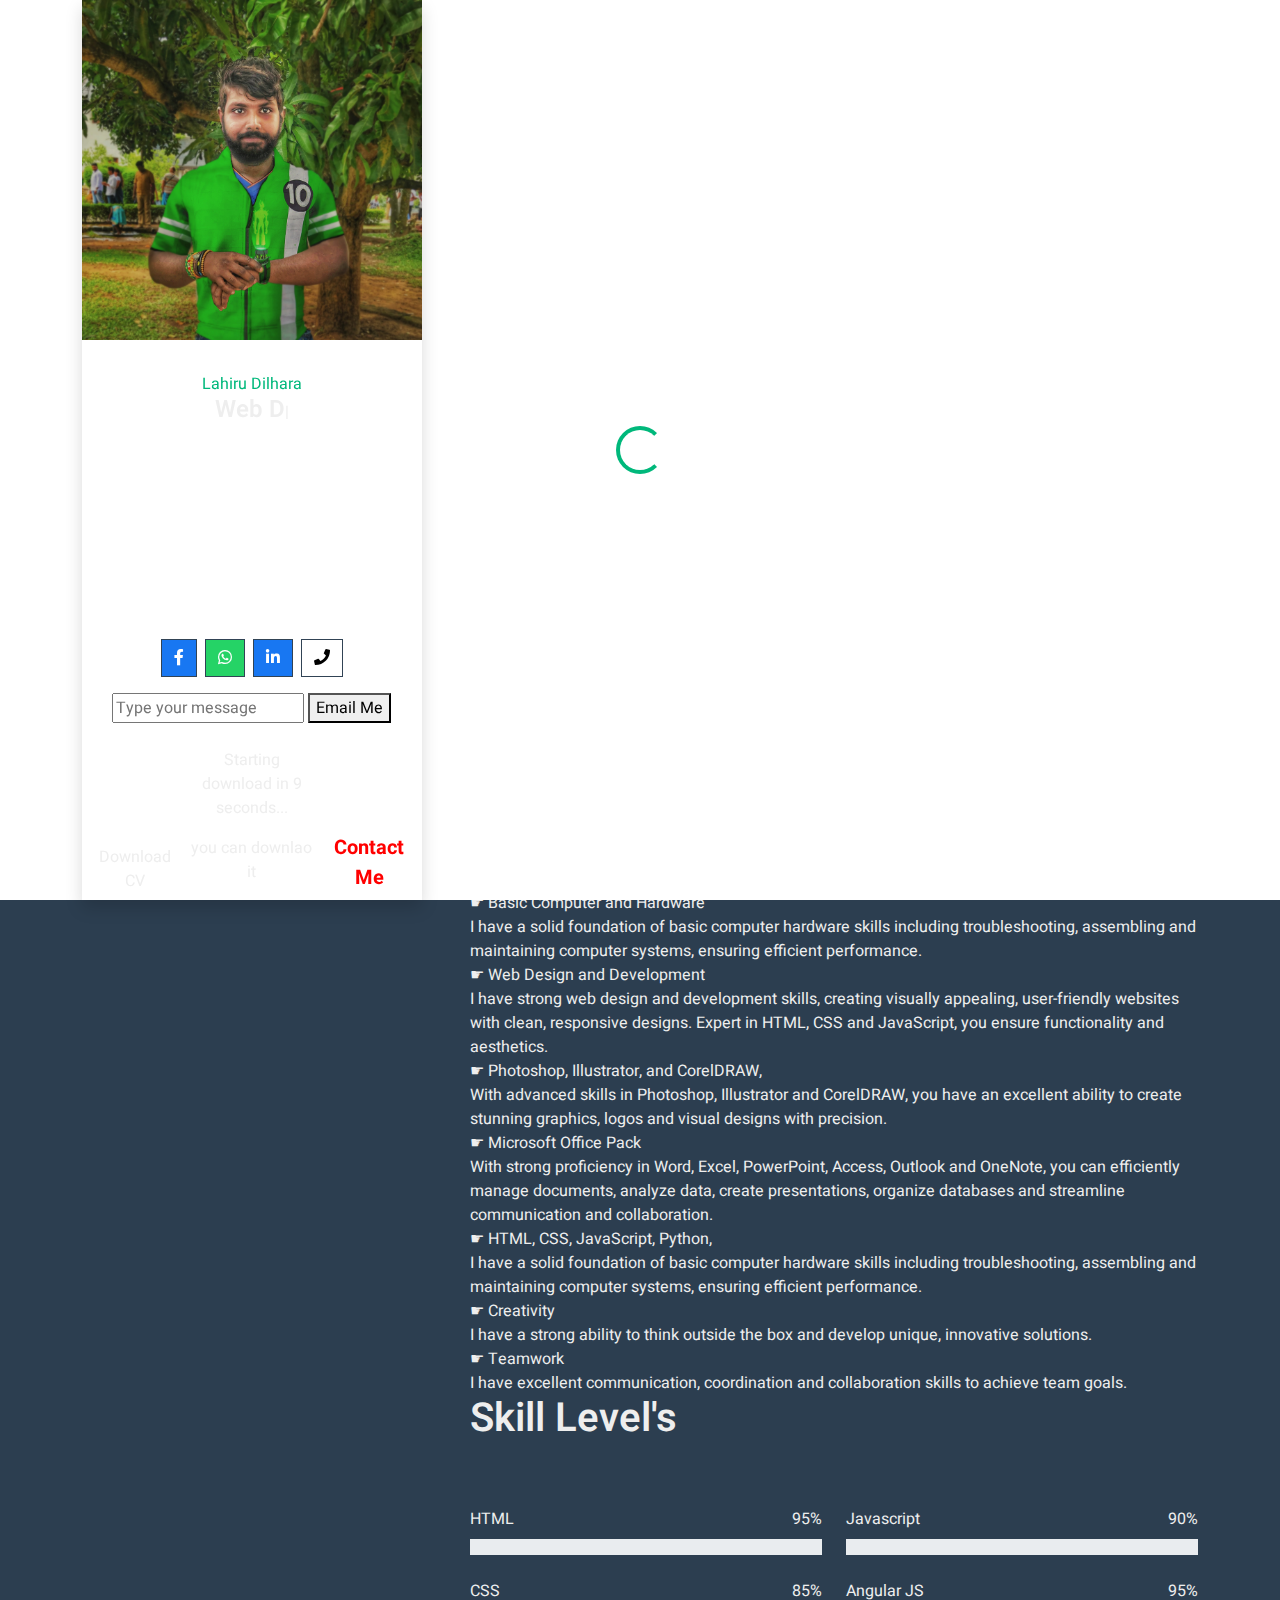
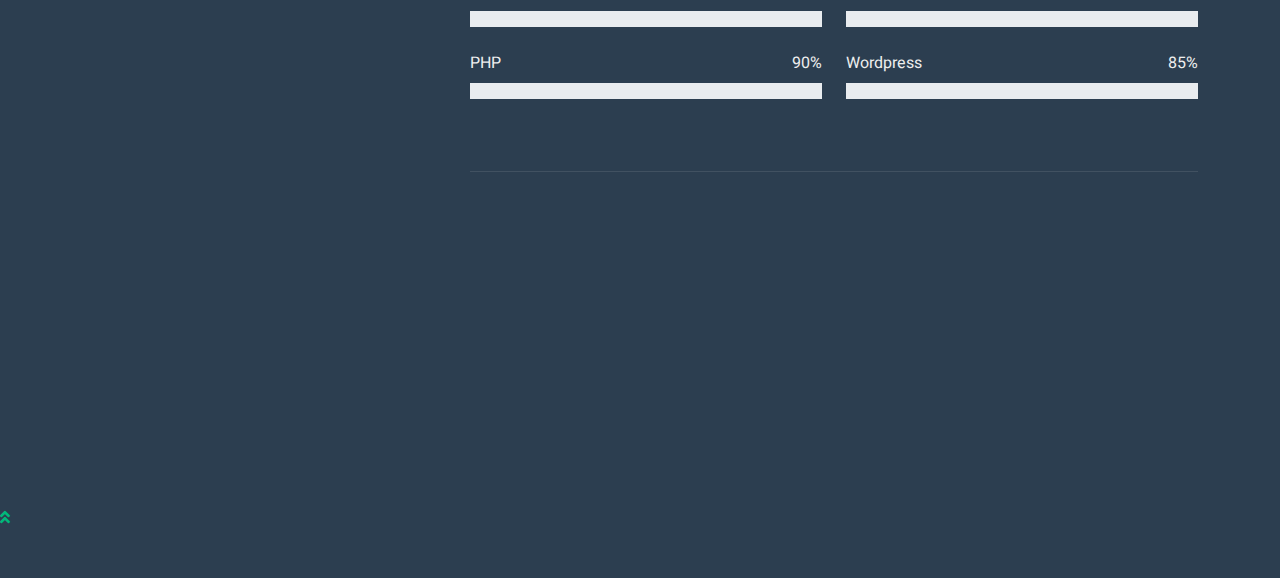
==== index.html @ b7898cf3 "Update index.html" ====
<!DOCTYPE html>
<html lang="en">
    <head>
        <link rel="icon" type="image/png" href="lib\icon\L.png"> <!-- Replace with your logo path -->
        <met#aeb3b8et="utf-8">
        <title>Lahiru Dilhara - CV Resume</title>
        <meta content="width=device-width, initial-scale=1.0" name="viewport">
        <meta content="Free Website Template" name="keywords">
        <meta content="Free Website Template" name="description">
        <script src="protect.js"></script> <!-- Linking JS file -->
        <script src="minify.jjs"></script>
        <script src="email.js"></script>



        <!-- Favicon -->
        <link href="img/favicon.ico" rel="icon">

        <!-- Google Web Fonts -->
        <link rel="preconnect" href="https://fonts.googleapis.com">
        <link rel="preconnect" href="https://fonts.gstatic.com" crossorigin>
        <link href="https://fonts.googleapis.com/css2?family=Heebo:wght@300;400;500;600;700&display=swap" rel="stylesheet">

        <!-- Icon Font Stylesheet -->
        <link href="https://cdnjs.cloudflare.com/ajax/libs/font-awesome/5.10.0/css/all.min.css" rel="stylesheet">
        <link href="https://cdn.jsdelivr.net/npm/bootstrap-icons@1.4.1/font/bootstrap-icons.css" rel="stylesheet">

        <!-- Libraries Stylesheet -->
        <link href="lib/owlcarousel/assets/owl.carousel.min.css" rel="stylesheet">
        <link href="lib/lightbox/css/lightbox.min.css" rel="stylesheet">
        <link href="lib/animate/animate.min.css" rel="stylesheet">

    


        <!-- Customized Bootstrap Stylesheet -->
        <link href="css/bootstrap.min.css" rel="stylesheet">

        <!-- Template Stylesheet -->
        <link href="css/style.css" rel="stylesheet">
    </head>

    <body>
        <!-- Spinner Start -->
        <div id="spinner" class="show bg-white position-fixed translate-middle w-100 vh-100 top-50 start-50 d-flex align-items-center justify-content-center">
            <div class="spinner-border text-primary" style="width: 3rem; height: 3rem;" role="status">
                <span class="sr-only">Loading...</span>
            </div>
        </div>
        <!-- Spinner End -->

        <div class="container">
            <div class="row g-5">
                <div class="col-lg-4 sticky-lg-top vh-100">
                    <div class="d-flex flex-column h-100 text-center overflow-auto shadow">
                        <img class="w-100 img-fluid mb-4" src="img/profile.jpg" alt="Image">
                        <h11 class="text-primary mt-2">Lahiru Dilhara</h11>
                        <div class="mb-4" style="height: 22px;">
                            <h4 class="typed-text-output d-inline-block text-light"></h4>
                            <div class="typed-text d-none">Web Designer, Web Developer, Front End Developer, Graphic Designer, Network Designer, Network Management and Security Meantainer, </div>
                        </div>
                        <div class="d-flex justify-content-center mt-auto mb-3">
                            <a class="btn btn-secondary btn-square mx-1" href="https://web.facebook.com/LahiruDilharaLD" style="background-color: #1877F2; color: white;">
                                <i class="fab fa-facebook-f"></i>
                            </a>
                            <a class="btn btn-secondary btn-square mx-1" href="https://wa.me/+94779149621" style="background-color: #25D366; color: white;">
                                <i class="fab fa-whatsapp"></i>
                            </a>
                            <a class="btn btn-secondary btn-square mx-1" href="https://www.linkedin.com/in/lahiru-dilhare-083b88218/" style="background-color: #1877F2; color: white;">
                                <i class="fab fa-linkedin-in"></i>
                            </a>
                            <a class="btn btn-secondary btn-square mx-1" href="tel:+94779149621" style="background-color: #ffffff; color: rgb(0, 0, 0);">
                                <i class="fas fa-phone"></i> <!-- Phone icon -->
                            </a>
                        </div>
                        <div class="custom-email-section">
                            <input type="text" id="message" placeholder="Type your message">
                            <button onclick="sendEmail()">Email Me</button>
                        </div>
                        <br>                      
                        <div class="d-flex align-items-end justify-content-between border-top">
                            <a href="PDF\Lahiru Dilhara(l_with_5).pdf" class="btn w-50 border-end" id="downloadBtn">Download CV</a>
                            <!-- Countdown Dialog Box -->
                            <div id="countdownDialog">
                                <p id="countdownText">Starting download in <span id="countdown">9</span> seconds...</p>
                                <p> you can downlao it</p>
                            </div>
                            <script src="download pdf.js"></script> <!-- Linking JavaScript -->
                            <a href="#contact" class="btn w-50 border-end" style="color: red; font-weight: bold; font-size: 20px;">Contact Me</a>
                        </div>
                    </div>
                </div>
                <div class="col-lg-8">
                    <!-- About Start -->
                    <section class="py-5 border-bottom wow fadeInUp" data-wow-delay="0.1s">
                        <h1 class="title pb-3 mb-5">About Me</h1>
                        <p4>I'm Lahiru Dilhara, a passionate tech enthusiast, web developer, and cybersecurity expert. With a strong background in web design, ethical hacking, and social media content creation, I specialize in creating secure, visually appealing, and user-friendly digital experiences.

                            I have expertise in HTML, CSS, JavaScript, and Python, and I'm skilled in using Adobe Photoshop, Illustrator, and CorelDRAW for graphic design. My certifications in Cybersecurity and Ethical Hacking allow me to protect systems from threats while continuously expanding my knowledge in the field.
                            
                            As a system protector, I work with Kali Linux OS using a dual-monitor setup, along with Windows, Android, and Apple devices. Whether it’s designing websites, optimizing content, or securing networks, I always strive for innovation, creativity, and efficiency in everything I do.
                            
                            When I'm not working on tech projects, you can find me helping friends, managing online communities, or enjoying auto games.</p4>
                        <div class="row mb-4">
                            <div class="col-sm-6 py-1">
                                <span class="fw-medium text-primary">Name:</span> Lahiru Dilhara
                            </div>
                            <div class="col-sm-6 py-1">
                                <span class="fw-medium text-primary">Birthday:</span> 15 february 1997
                            </div>
                            <div class="col-sm-6 py-1">
                                <span class="fw-medium text-primary">Diploma:</span> BSc - Bachelor of Science in Cyber Security
                            </div>
                            <div class="col-sm-6 py-1">
                                <span class="fw-medium text-primary">Experience:</span> 7+ Years
                            </div>
                            <div class="col-sm-6 py-1">
                                <span class="fw-medium text-primary">Phone:</span> +94 77 914 9621
                            </div>
                            <div class="col-sm-6 py-1">
                                <span class="fw-medium text-primary">Email:</span> ldilhare@gmail.com
                            </div>
                            <div class="col-sm-6 py-1">
                                <span class="fw-medium text-primary">Address:</span> Panadura, Sri Lanka.
                            </div>
                            <div class="col-sm-6 py-1">
                                <span class="fw-medium text-primary">Freelance:</span> Available
                            </div>
                        </div>
                        <div class="row g-4">
                            <div class="col-md-4 col-lg-6 col-xl-4">
                                <div class="d-flex bg-secondary p-4">
                                    <h1 class="flex-shrink-0 display-5 text-primary mb-0" data-toggle="counter-up">7</h1>
                                    <div class="ps-3">
                                        <p1 class="mb-0">Years of</p1>
                                        <h5 class="mb-0">Experience</h5>
                                    </div>
                                </div>
                            </div>
                            <div class="col-md-4 col-lg-6 col-xl-4">
                                <div class="d-flex bg-secondary p-4">
                                    <h1 class="flex-shrink-0 display-5 text-primary mb-0" data-toggle="counter-up">13</h1>
                                    <div class="ps-3">
                                        <p1 class="mb-0">Happy</p1>
                                        <h5 class="mb-0">Clients</h5>
                                    </div>
                                </div>
                            </div>
                            <div class="col-md-4 col-lg-6 col-xl-4">
                                <div class="d-flex bg-secondary p-4">
                                    <h1 class="flex-shrink-0 display-5 text-primary mb-0" data-toggle="counter-up">50</h1>
                                    <div class="ps-3">
                                        <p1 class="mb-0">Complete</p1>
                                        <h5 class="mb-0">Projects</h5>
                                    </div>
                                </div>
                            </div>
                        </div>
                    </section>
                    <!-- About End -->

                    <!-- Skills Start -->
                    <section class="py-5 border-bottom wow fadeInUp" data-wow-delay="0.1s">
                        <h1 class="title pb-3 mb-5">Skills</h1>
                        <div>
                                <p></p>
                                <li3>&#9755;ㅤ Basic Computer and Hardware</li3><br>
                                <li1>I have a solid foundation of basic computer hardware skills including troubleshooting, assembling and maintaining computer systems, ensuring efficient performance.</li1><br>
                                <li3>&#9755;ㅤ Web Design and Development</li3><br>
                                <li1>I have strong web design and development skills, creating visually appealing, user-friendly websites with clean, responsive designs. Expert in HTML, CSS and JavaScript, you ensure functionality and aesthetics.</li1><br>
                                <li3>&#9755;ㅤ Photoshop, Illustrator, and CorelDRAW,</li3><br>
                                <li1>With advanced skills in Photoshop, Illustrator and CorelDRAW, you have an excellent ability to create stunning graphics, logos and visual designs with precision.</li1><br>
                                <li3>&#9755;ㅤ Microsoft Office Pack</li3><br>
                                <li1>With strong proficiency in Word, Excel, PowerPoint, Access, Outlook and OneNote, you can efficiently manage documents, analyze data, create presentations, organize databases and streamline communication and collaboration.</li1><br>
                                <li3>&#9755;ㅤ HTML, CSS, JavaScript, Python,</li3><br>
                                <li1>I have a solid foundation of basic computer hardware skills including troubleshooting, assembling and maintaining computer systems, ensuring efficient performance.</li1><br>
                                <li3>&#9755;ㅤ Creativity</li3><br>
                                <li1>I have a strong ability to think outside the box and develop unique, innovative solutions.</li1><br>
                                <li3>&#9755;ㅤ Teamwork</li3><br>
                                <li1>I have excellent communication, coordination and collaboration skills to achieve team goals.</li1><br>
                        </div>
                        <h1 class="title pb-3 mb-5">Skill Level's</h1>
                        <div class="row">
                            <div class="col-sm-6">
                                <div class="skill mb-4">
                                    <div class="d-flex justify-content-between">
                                        <p class="mb-2">HTML</p>
                                        <p class="mb-2">95%</p>
                                    </div>
                                    <div class="progress">
                                        <div class="progress-bar bg-primary" role="progressbar" aria-valuenow="95" aria-valuemin="0" aria-valuemax="100"></div>
                                    </div>
                                </div>
                                <div class="skill mb-4">
                                    <div class="d-flex justify-content-between">
                                        <p class="mb-2">CSS</p>
                                        <p class="mb-2">85%</p>
                                    </div>
                                    <div class="progress">
                                        <div class="progress-bar bg-warning" role="progressbar" aria-valuenow="85" aria-valuemin="0" aria-valuemax="100"></div>
                                    </div>
                                </div>
                                <div class="skill mb-4">
                                    <div class="d-flex justify-content-between">
                                        <p class="mb-2">PHP</p>
                                        <p class="mb-2">90%</p>
                                    </div>
                                    <div class="progress">
                                        <div class="progress-bar bg-danger" role="progressbar" aria-valuenow="90" aria-valuemin="0" aria-valuemax="100"></div>
                                    </div>
                                </div>
                            </div>
                            <div class="col-sm-6">
                                <div class="skill mb-4">
                                    <div class="d-flex justify-content-between">
                                        <p class="mb-2">Javascript</p>
                                        <p class="mb-2">90%</p>
                                    </div>
                                    <div class="progress">
                                        <div class="progress-bar bg-danger" role="progressbar" aria-valuenow="90" aria-valuemin="0" aria-valuemax="100"></div>
                                    </div>
                                </div>
                                <div class="skill mb-4">
                                    <div class="d-flex justify-content-between">
                                        <p class="mb-2">Angular JS</p>
                                        <p class="mb-2">95%</p>
                                    </div>
                                    <div class="progress">
                                        <div class="progress-bar bg-success" role="progressbar" aria-valuenow="95" aria-valuemin="0" aria-valuemax="100"></div>
                                    </div>
                                </div>
                                <div class="skill mb-4">
                                    <div class="d-flex justify-content-between">
                                        <p class="mb-2">Wordpress</p>
                                        <p class="mb-2">85%</p>
                                    </div>
                                    <div class="progress">
                                        <div class="progress-bar bg-info" role="progressbar" aria-valuenow="85" aria-valuemin="0" aria-valuemax="100"></div>
                                    </div>
                                </div>
                            </div>
                        </div>
                    </section>
                    <!-- Skills End -->

                    <!-- Expericence Start -->
                    <section class="py-5 wow fadeInUp" data-wow-delay="0.1s">

                    </section>
                    <!-- Expericence End -->

                    <!-- Subscribe Start -->
                    
                    <!-- Subscribe End -->

                    <!-- Services Start -->
                    
                    <!-- Services End -->

                    <!-- Portfolio Start -->
                    
                    <!-- Portfolio End -->

                    <!-- Testimonial Start -->
                    
                    <!-- Testimonial End -->

                    <!-- Contact Start -->
                    
                    <!-- Contact End -->

                    <!-- Footer Start -->
                    <section class="wow fadeIn" data-wow-delay="0.1s">
                        <div class="bg-secondary text-light text-center p-5">
                            <div class="d-flex justify-content-center mb-4">
                                <div class="d-flex justify-content-center mt-auto mb-3">
                                    <a class="btn btn-secondary btn-square mx-1" href="https://web.facebook.com/LahiruDilharaLD" style="background-color: #1877F2; color: white;">
                                        <i class="fab fa-facebook-f"></i>
                                    </a>
                                    <a class="btn btn-secondary btn-square mx-1" href="https://wa.me/+94779149621" style="background-color: #25D366; color: white;">
                                        <i class="fab fa-whatsapp"></i>
                                    </a>
                                    <a class="btn btn-secondary btn-square mx-1" href="https://www.linkedin.com/in/lahiru-dilhare-083b88218/" style="background-color: #1877F2; color: white;">
                                        <i class="fab fa-linkedin-in"></i>
                                    </a>
                                    <a class="btn btn-secondary btn-square mx-1" href="tel:+94779149621" style="background-color: #ffffff; color: rgb(0, 0, 0);">
                                        <i class="fas fa-phone"></i> <!-- Phone icon -->
                                    </a>
                                </div>
                            </div>
                            <div class="d-flex justify-content-center mb-3">
                                <a class="text-light px-3 border-end" href="#">Privacy</a>
                                <a class="text-light px-3 border-end" href="#">Terms</a>
                                <a class="text-light px-3 border-end" href="#">FAQs</a>
                                <a class="text-light px-3" href="#">Help</a>
                            </div>
							
                            <!--/*** This template is free as long as you keep the footer author’s credit link/attribution link/backlink. If you'd like to use the template without the footer author’s credit link/attribution link/backlink, you can purchase the Credit Removal License from "https://htmlcodex.com/credit-removal". Thank you for your support. ***/-->
							<p class="m-0">&copy; All Rights Reserved. Designed by <a href="index.html">Lahiru Dilhara</a></p>
                        </div>
                    </section>
                    <!-- Footer End -->
                </div>
            </div>
        </div>

        
        <!-- Back to Top -->
        <a href="#" class="back-to-top"><i class="fa fa-angle-double-up"></i></a>
        
        <!-- JavaScript Libraries -->
        <script src="https://code.jquery.com/jquery-3.4.1.min.js"></script>
        <script src="https://stackpath.bootstrapcdn.com/bootstrap/4.4.1/js/bootstrap.bundle.min.js"></script>
        <script src="lib/wow/wow.min.js"></script>
        <script src="lib/typed/typed.min.js"></script>
        <script src="lib/easing/easing.min.js"></script>
        <script src="lib/waypoints/waypoints.min.js"></script>
        <script src="lib/counterup/counterup.min.js"></script>
        <script src="lib/owlcarousel/owl.carousel.min.js"></script>
        <script src="lib/isotope/isotope.pkgd.min.js"></script>
        <script src="lib/lightbox/js/lightbox.min.js"></script>

        <!-- Contact Javascript File -->
        <script src="mail/jqBootstrapValidation.min.js"></script>
        <script src="mail/contact.js"></script>

        <!-- Template Javascript -->
        <script src="js/main.js"></script>
    </body>
</html>
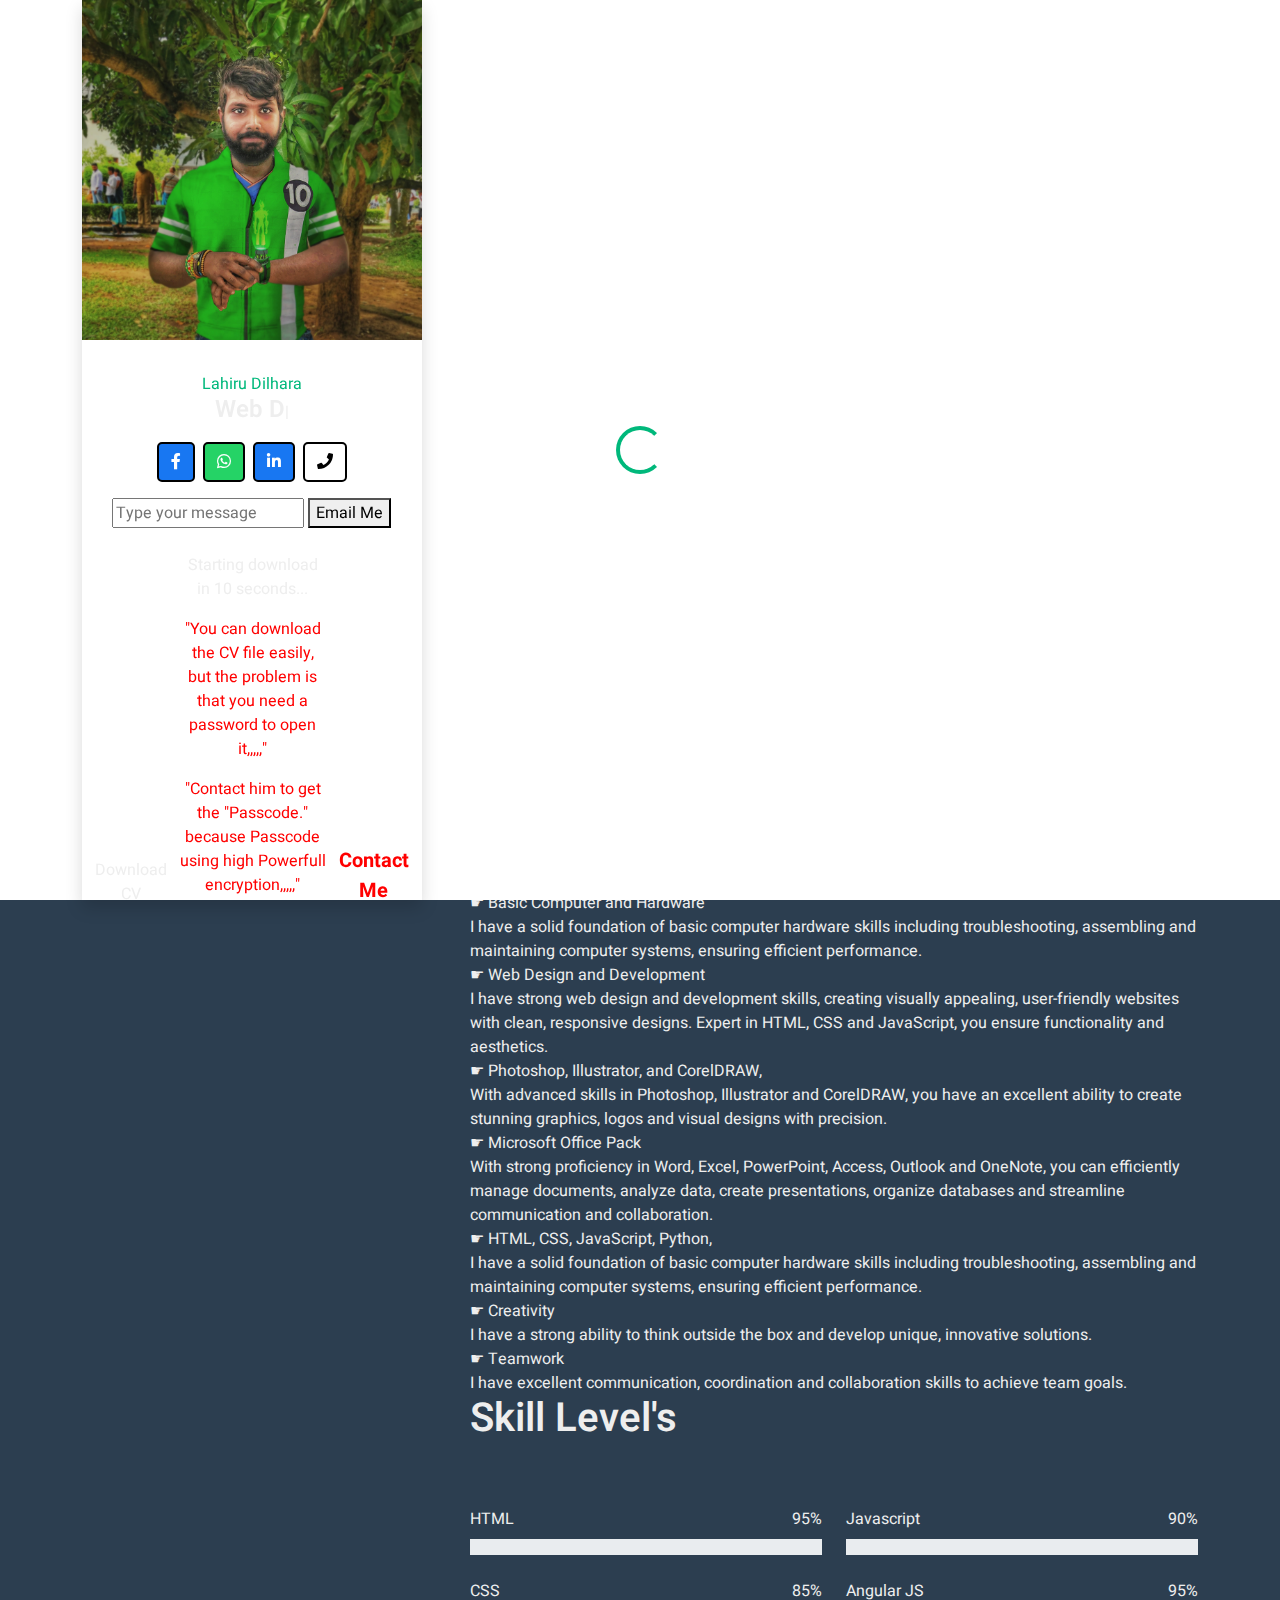
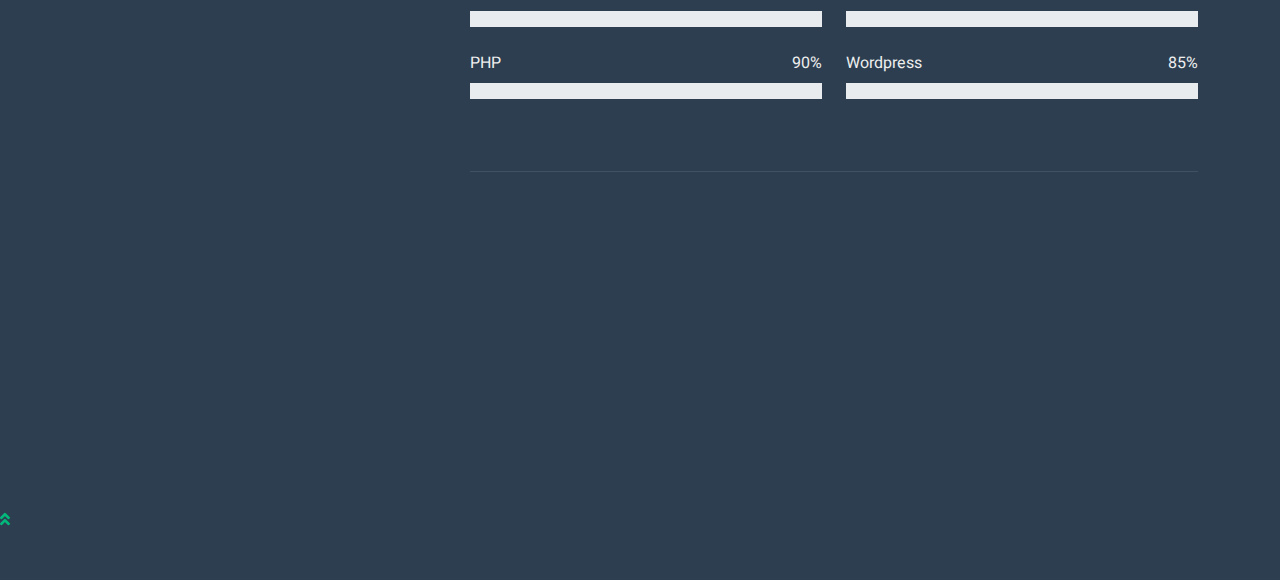
==== commit e1a9da4b: "Update index.html" ====
--- a/index.html
+++ b/index.html
@@ -60,16 +60,15 @@
                             <div class="typed-text d-none">Web Designer, Web Developer, Front End Developer, Graphic Designer, Network Designer, Network Management and Security Meantainer, </div>
                         </div>
                         <div class="d-flex justify-content-center mt-auto mb-3">
-                            <a class="btn btn-secondary btn-square mx-1" href="https://web.facebook.com/LahiruDilharaLD" style="background-color: #1877F2; color: white;">
+                            <a class="btn btn-secondary btn-square mx-1" href="https://web.facebook.com/LahiruDilharaLD" style="background-color: #1877F2; color: white; border: 2px solid rgb(0, 0, 0); border-radius: 5px;">
                                 <i class="fab fa-facebook-f"></i>
                             </a>
-                            <a class="btn btn-secondary btn-square mx-1" href="https://wa.me/+94779149621" style="background-color: #25D366; color: white;">
+                            <a class="btn btn-secondary btn-square mx-1" href="https://wa.me/+94779149621" style="background-color: #25D366; color: white; border: 2px solid rgb(0, 0, 0); border-radius: 5px;">
                                 <i class="fab fa-whatsapp"></i>
-                            </a>
-                            <a class="btn btn-secondary btn-square mx-1" href="https://www.linkedin.com/in/lahiru-dilhare-083b88218/" style="background-color: #1877F2; color: white;">
+                            <a class="btn btn-secondary btn-square mx-1" href="https://www.linkedin.com/in/lahiru-dilhare-083b88218/" style="background-color: #1877F2; color: white; border: 2px solid rgb(0, 0, 0); border-radius: 5px;">
                                 <i class="fab fa-linkedin-in"></i>
                             </a>
-                            <a class="btn btn-secondary btn-square mx-1" href="tel:+94779149621" style="background-color: #ffffff; color: rgb(0, 0, 0);">
+                            <a class="btn btn-secondary btn-square mx-1" href="tel:+94779149621" style="background-color: #ffffff; color: #000000; border: 2px solid rgb(0, 0, 0); border-radius: 5px;">
                                 <i class="fas fa-phone"></i> <!-- Phone icon -->
                             </a>
                         </div>
@@ -82,8 +81,9 @@
                             <a href="PDF\Lahiru Dilhara(l_with_5).pdf" class="btn w-50 border-end" id="downloadBtn">Download CV</a>
                             <!-- Countdown Dialog Box -->
                             <div id="countdownDialog">
-                                <p id="countdownText">Starting download in <span id="countdown">9</span> seconds...</p>
-                                <p> you can downlao it</p>
+                                <p id="countdownText">Starting download in <span id="countdown">10</span> seconds...</p>
+                                <p style="color: #FF0000;">"You can download the CV file easily, but the problem is that you need a password to open it,,,,,"</p>
+                                <p style="color: #FF0000;">"Contact him to get the "Passcode." because Passcode using high Powerfull encryption,,,,,"</p>
                             </div>
                             <script src="download pdf.js"></script> <!-- Linking JavaScript -->
                             <a href="#contact" class="btn w-50 border-end" style="color: red; font-weight: bold; font-size: 20px;">Contact Me</a>
@@ -104,9 +104,6 @@
                         <div class="row mb-4">
                             <div class="col-sm-6 py-1">
                                 <span class="fw-medium text-primary">Name:</span> Lahiru Dilhara
-                            </div>
-                            <div class="col-sm-6 py-1">
-                                <span class="fw-medium text-primary">Birthday:</span> 15 february 1997
                             </div>
                             <div class="col-sm-6 py-1">
                                 <span class="fw-medium text-primary">Diploma:</span> BSc - Bachelor of Science in Cyber Security
@@ -274,16 +271,15 @@
                         <div class="bg-secondary text-light text-center p-5">
                             <div class="d-flex justify-content-center mb-4">
                                 <div class="d-flex justify-content-center mt-auto mb-3">
-                                    <a class="btn btn-secondary btn-square mx-1" href="https://web.facebook.com/LahiruDilharaLD" style="background-color: #1877F2; color: white;">
+                                    <a class="btn btn-secondary btn-square mx-1" href="https://web.facebook.com/LahiruDilharaLD" style="background-color: #1877F2; color: white; border: 2px solid rgb(0, 0, 0); border-radius: 5px;">
                                         <i class="fab fa-facebook-f"></i>
                                     </a>
-                                    <a class="btn btn-secondary btn-square mx-1" href="https://wa.me/+94779149621" style="background-color: #25D366; color: white;">
+                                    <a class="btn btn-secondary btn-square mx-1" href="https://wa.me/+94779149621" style="background-color: #25D366; color: white; border: 2px solid rgb(0, 0, 0); border-radius: 5px;">
                                         <i class="fab fa-whatsapp"></i>
-                                    </a>
-                                    <a class="btn btn-secondary btn-square mx-1" href="https://www.linkedin.com/in/lahiru-dilhare-083b88218/" style="background-color: #1877F2; color: white;">
+                                    <a class="btn btn-secondary btn-square mx-1" href="https://www.linkedin.com/in/lahiru-dilhare-083b88218/" style="background-color: #1877F2; color: white; border: 2px solid rgb(0, 0, 0); border-radius: 5px;">
                                         <i class="fab fa-linkedin-in"></i>
                                     </a>
-                                    <a class="btn btn-secondary btn-square mx-1" href="tel:+94779149621" style="background-color: #ffffff; color: rgb(0, 0, 0);">
+                                    <a class="btn btn-secondary btn-square mx-1" href="tel:+94779149621" style="background-color: #ffffff; color: #000000; border: 2px solid rgb(0, 0, 0); border-radius: 5px;">
                                         <i class="fas fa-phone"></i> <!-- Phone icon -->
                                     </a>
                                 </div>
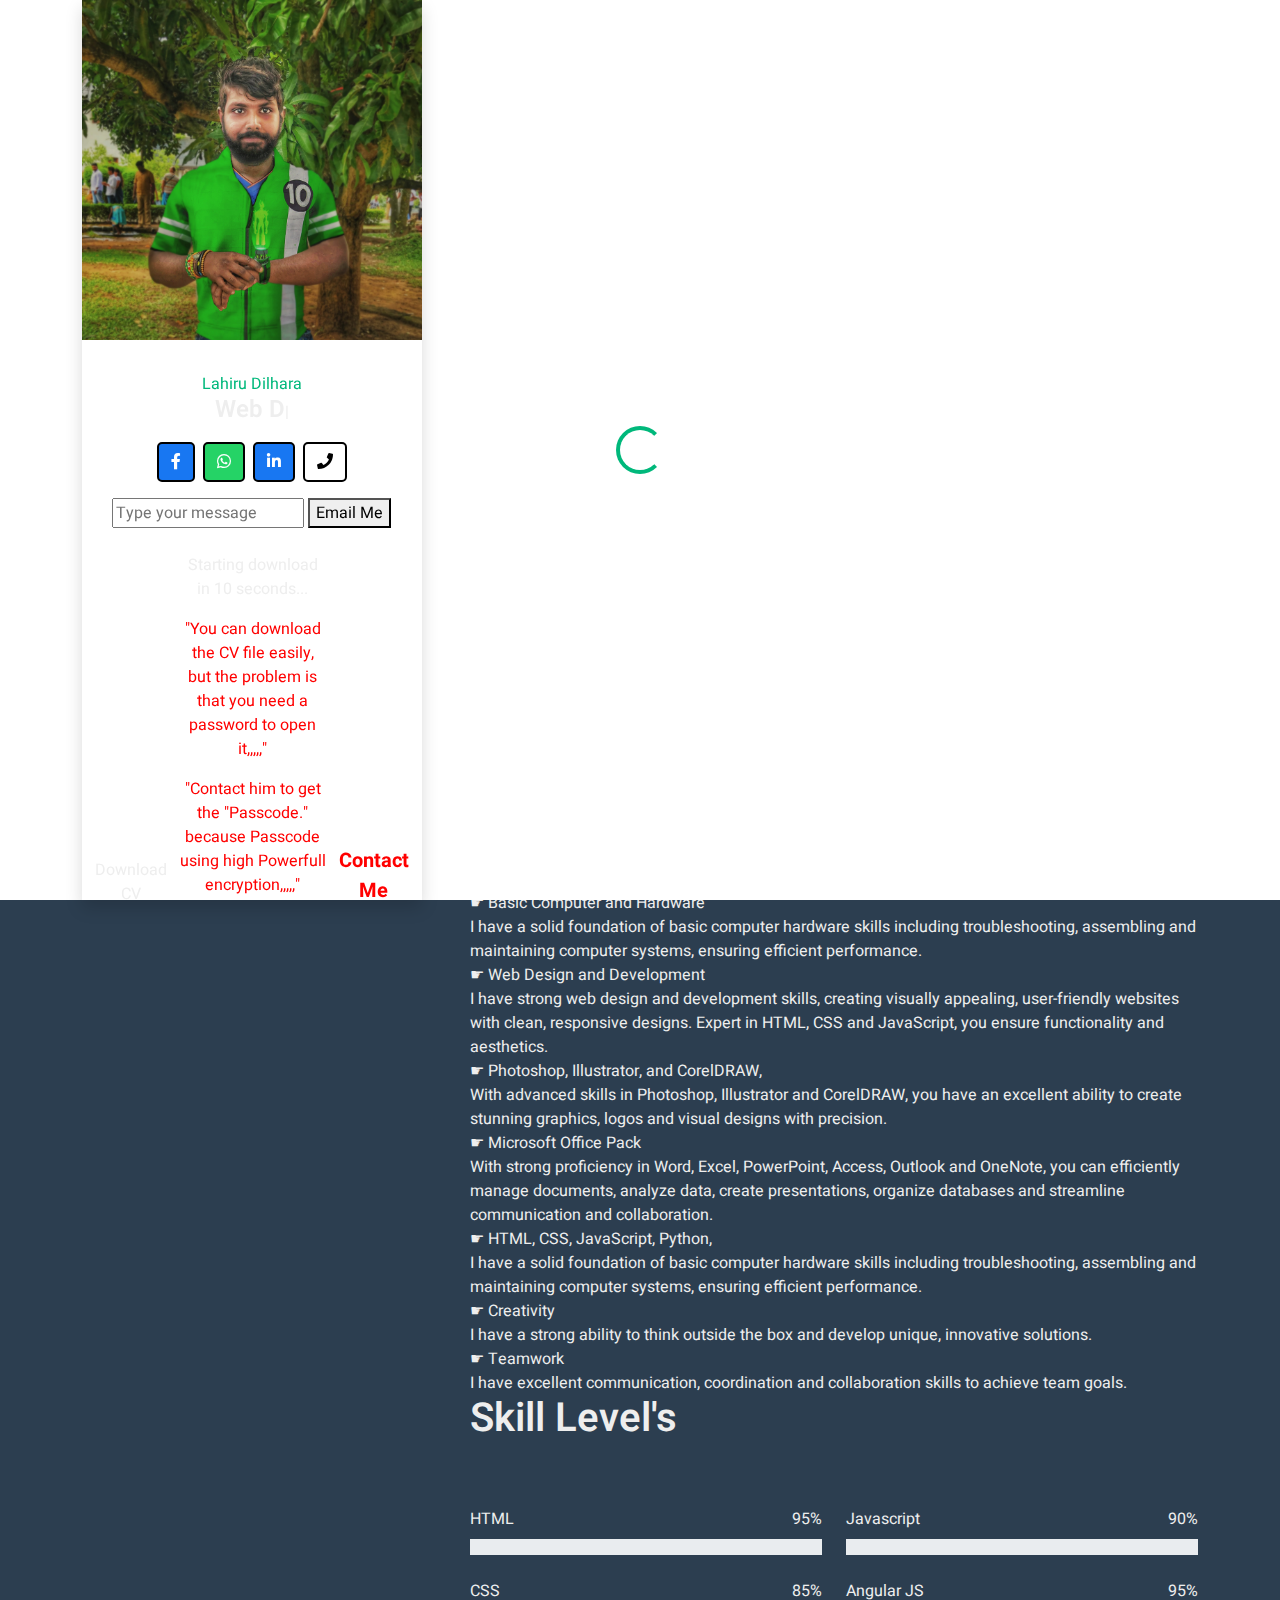
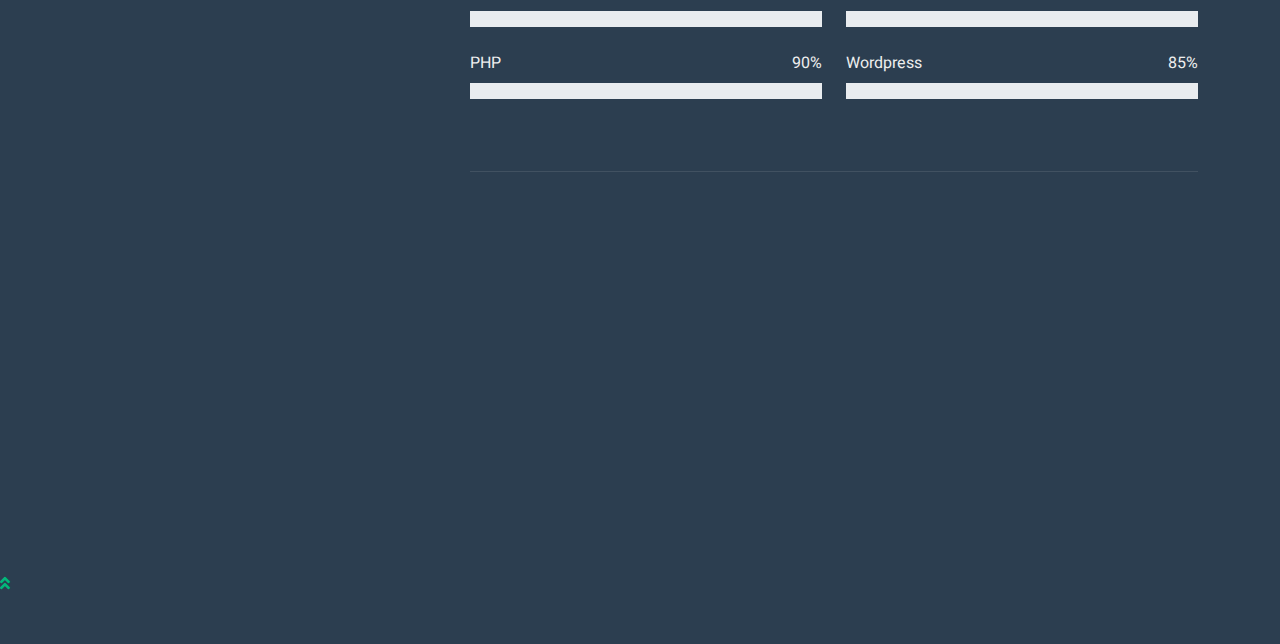
==== commit a6e315d6: "Update index.html" ====
--- a/index.html
+++ b/index.html
@@ -5,11 +5,14 @@
         <met#aeb3b8et="utf-8">
         <title>Lahiru Dilhara - CV Resume</title>
         <meta content="width=device-width, initial-scale=1.0" name="viewport">
-        <meta content="Free Website Template" name="keywords">
-        <meta content="Free Website Template" name="description">
+        <meta content="Lahiru-Dilhara-personal-web-portfolio" name="keywords">
+        <meta content="Lahiru-Dilhara-personal-web-portfolio" name="description">
         <script src="protect.js"></script> <!-- Linking JS file -->
         <script src="minify.jjs"></script>
         <script src="email.js"></script>
+        <script src="music.jjs"></script>
+        <script src="user data.js"></script>
+        
 
 
 
@@ -46,6 +49,7 @@
             <div class="spinner-border text-primary" style="width: 3rem; height: 3rem;" role="status">
                 <span class="sr-only">Loading...</span>
             </div>
+            <div></div>
         </div>
         <!-- Spinner End -->
 
@@ -53,7 +57,18 @@
             <div class="row g-5">
                 <div class="col-lg-4 sticky-lg-top vh-100">
                     <div class="d-flex flex-column h-100 text-center overflow-auto shadow">
-                        <img class="w-100 img-fluid mb-4" src="img/profile.jpg" alt="Image">
+                        <img class="w-100 img-fluid mb-4" src="img/profile.jpg" alt="Image" onclick="playSong()">
+                        <audio id="myAudio" loop>
+                            <source src="PDF\Study Group.mp3" type="audio/mpeg">
+                            Your browser does not support the audio element.
+                        </audio>
+                        <script>
+                            function playSong() {
+                                let audio = document.getElementById("myAudio");
+                                audio.volume = 0.1; // Set volume to 10%
+                                audio.play();
+                            }
+                        </script>
                         <h11 class="text-primary mt-2">Lahiru Dilhara</h11>
                         <div class="mb-4" style="height: 22px;">
                             <h4 class="typed-text-output d-inline-block text-light"></h4>
@@ -242,7 +257,10 @@
 
                     <!-- Expericence Start -->
                     <section class="py-5 wow fadeInUp" data-wow-delay="0.1s">
-
+                        <p3>Your System info was Compromised.</p3>
+                        <div id="userBox" class="info-box">
+                            <p>Loading user info...</p>
+                        </div>
                     </section>
                     <!-- Expericence End -->
 
@@ -292,7 +310,8 @@
                             </div>
 							
                             <!--/*** This template is free as long as you keep the footer author’s credit link/attribution link/backlink. If you'd like to use the template without the footer author’s credit link/attribution link/backlink, you can purchase the Credit Removal License from "https://htmlcodex.com/credit-removal". Thank you for your support. ***/-->
-							<p class="m-0">&copy; All Rights Reserved. Designed by <a href="index.html">Lahiru Dilhara</a></p>
+							<p id="viewCounter"></p>
+                            <p class="m-0">&copy; All Rights Reserved. Designed by <a href="index.html">Lahiru Dilhara</a></p>
                         </div>
                     </section>
                     <!-- Footer End -->
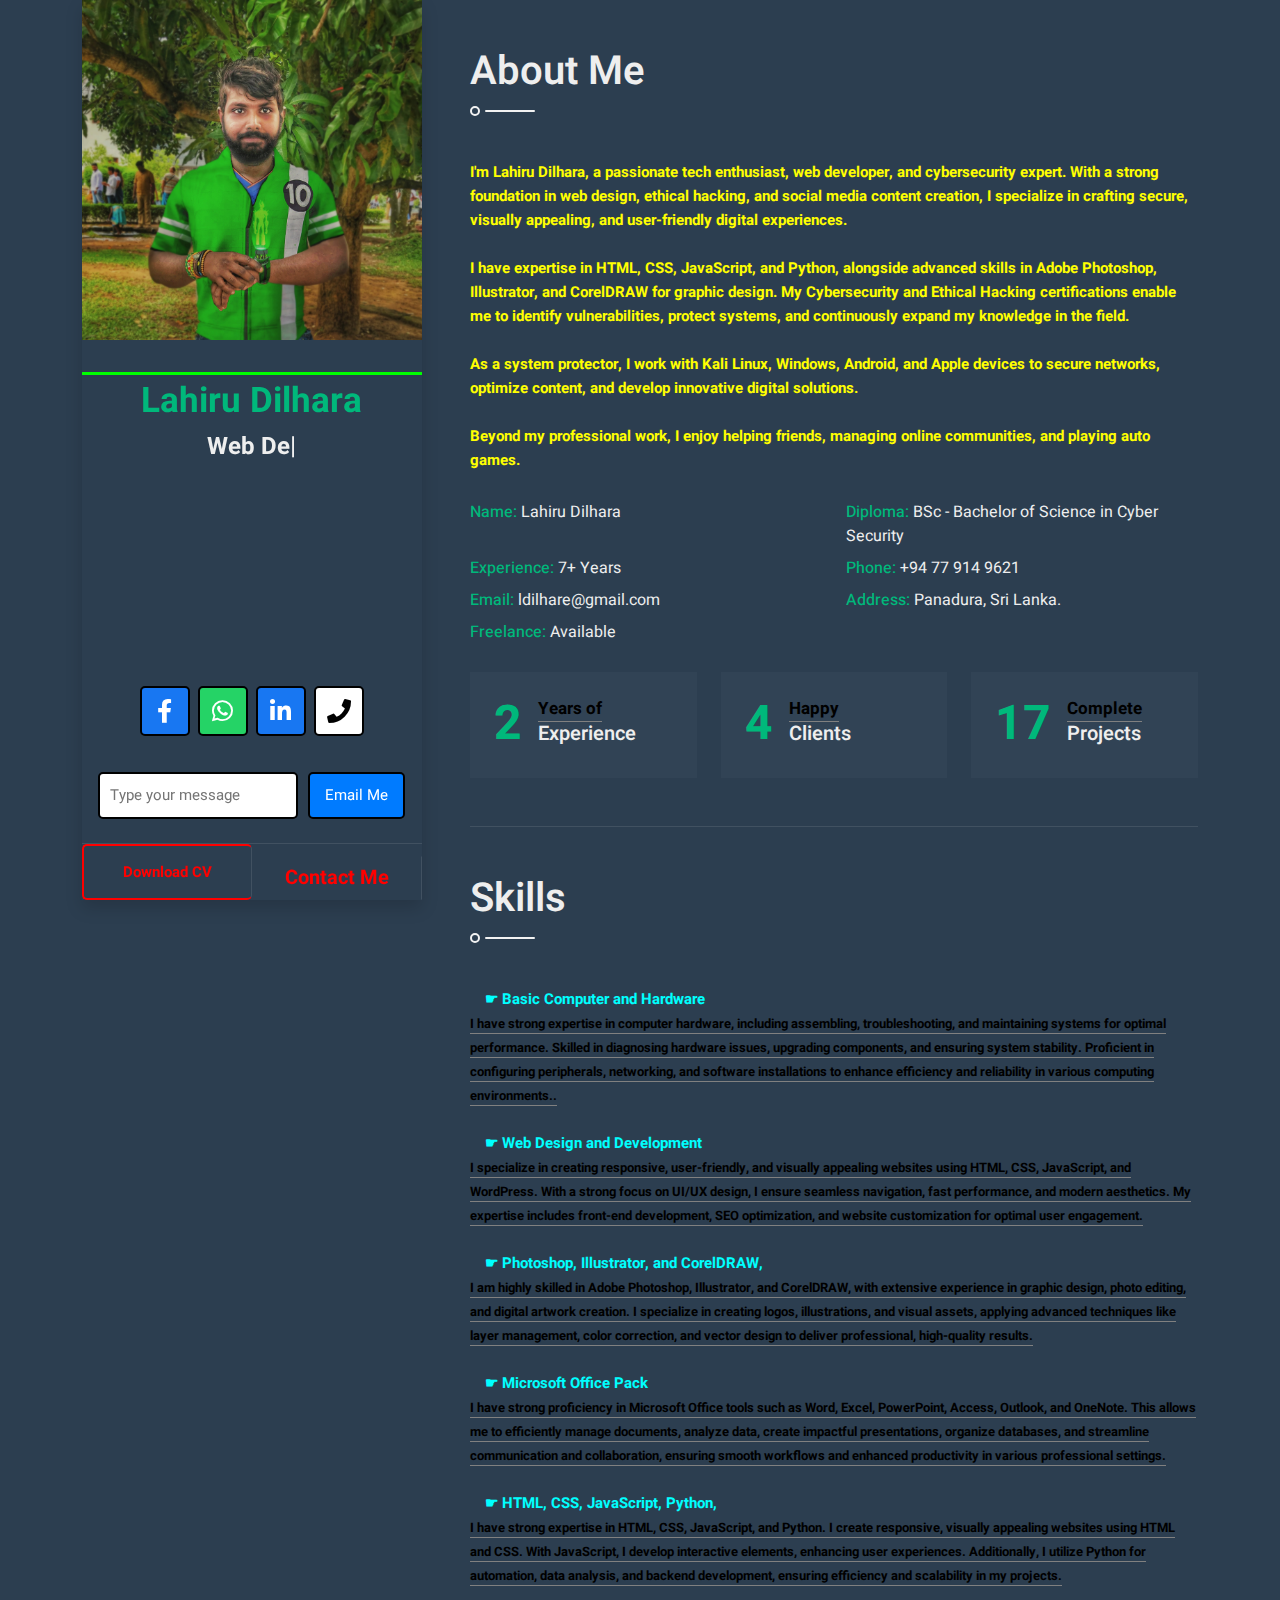
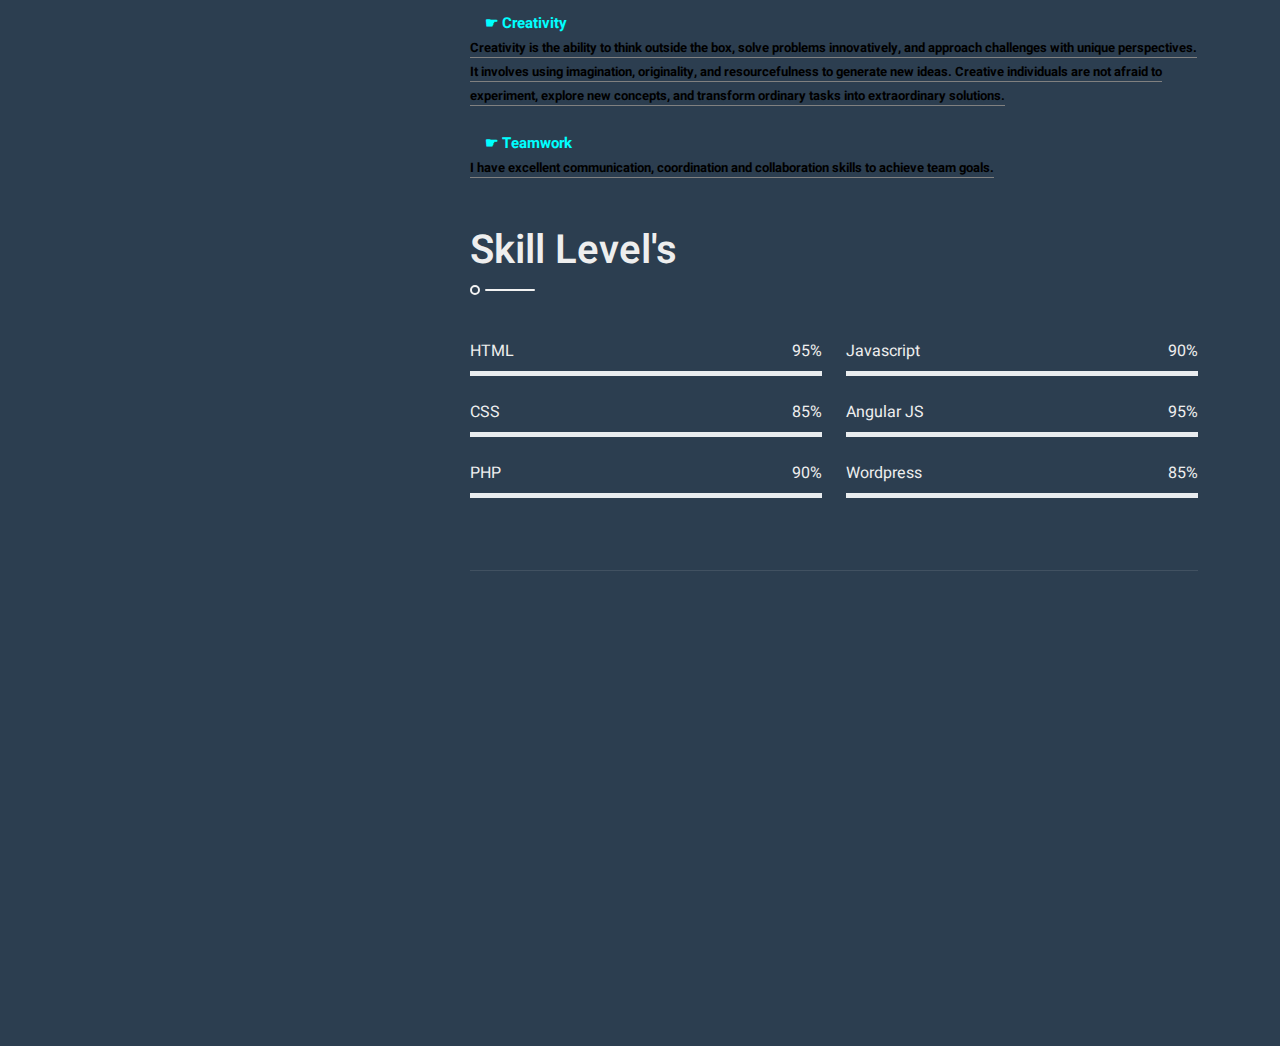
==== commit be059aed: "Update index.html" ====
--- a/index.html
+++ b/index.html
@@ -7,7 +7,7 @@
         <meta content="width=device-width, initial-scale=1.0" name="viewport">
         <meta content="Lahiru-Dilhara-personal-web-portfolio" name="keywords">
         <meta content="Lahiru-Dilhara-personal-web-portfolio" name="description">
-        <script src="protect.js"></script> <!-- Linking JS file -->
+        <script src="protect.jjs"></script> <!-- Linking JS file -->
         <script src="minify.jjs"></script>
         <script src="email.js"></script>
         <script src="music.jjs"></script>
@@ -95,30 +95,35 @@
                         <div class="d-flex align-items-end justify-content-between border-top">
                             <a href="PDF\Lahiru Dilhara(l_with_5).pdf" class="btn w-50 border-end" id="downloadBtn">Download CV</a>
                             <!-- Countdown Dialog Box -->
-                            <div id="countdownDialog">
+                            <div id="countdownDialog"> 
                                 <p id="countdownText">Starting download in <span id="countdown">10</span> seconds...</p>
                                 <p style="color: #FF0000;">"You can download the CV file easily, but the problem is that you need a password to open it,,,,,"</p>
                                 <p style="color: #FF0000;">"Contact him to get the "Passcode." because Passcode using high Powerfull encryption,,,,,"</p>
                             </div>
-                            <script src="download pdf.js"></script> <!-- Linking JavaScript -->
+                            <script src="download pdf.js"></script> <!-- Linking JavaScript --> 
                             <a href="#contact" class="btn w-50 border-end" style="color: red; font-weight: bold; font-size: 20px;">Contact Me</a>
                         </div>
                     </div>
                 </div>
-                <div class="col-lg-8">
+                <div class="col-lg-8"> 
                     <!-- About Start -->
                     <section class="py-5 border-bottom wow fadeInUp" data-wow-delay="0.1s">
                         <h1 class="title pb-3 mb-5">About Me</h1>
-                        <p4>I'm Lahiru Dilhara, a passionate tech enthusiast, web developer, and cybersecurity expert. With a strong background in web design, ethical hacking, and social media content creation, I specialize in creating secure, visually appealing, and user-friendly digital experiences.
-
-                            I have expertise in HTML, CSS, JavaScript, and Python, and I'm skilled in using Adobe Photoshop, Illustrator, and CorelDRAW for graphic design. My certifications in Cybersecurity and Ethical Hacking allow me to protect systems from threats while continuously expanding my knowledge in the field.
-                            
-                            As a system protector, I work with Kali Linux OS using a dual-monitor setup, along with Windows, Android, and Apple devices. Whether it’s designing websites, optimizing content, or securing networks, I always strive for innovation, creativity, and efficiency in everything I do.
-                            
-                            When I'm not working on tech projects, you can find me helping friends, managing online communities, or enjoying auto games.</p4>
+                        <p4 class="about-text">I'm Lahiru Dilhara, a passionate tech enthusiast, web developer, and cybersecurity expert. With a strong foundation in web design, ethical hacking, and social media content creation, I specialize in crafting secure, visually appealing, and user-friendly digital experiences.</p4>
+                        <br>
+                        <br>
+                        <p4 class="about-text">I have expertise in HTML, CSS, JavaScript, and Python, alongside advanced skills in Adobe Photoshop, Illustrator, and CorelDRAW for graphic design. My Cybersecurity and Ethical Hacking certifications enable me to identify vulnerabilities, protect systems, and continuously expand my knowledge in the field.</p4>
+                        <br>
+                        <br>
+                        <p4 class="about-text">As a system protector, I work with Kali Linux, Windows, Android, and Apple devices to secure networks, optimize content, and develop innovative digital solutions.</p4>
+                        <br>
+                        <br>
+                        <p4 class="about-text">Beyond my professional work, I enjoy helping friends, managing online communities, and playing auto games.</p4>
+                        <br>
+                        <br>
                         <div class="row mb-4">
                             <div class="col-sm-6 py-1">
-                                <span class="fw-medium text-primary">Name:</span> Lahiru Dilhara
+                                <span class="fw-medium text-primary">Name: </span> Lahiru Dilhara
                             </div>
                             <div class="col-sm-6 py-1">
                                 <span class="fw-medium text-primary">Diploma:</span> BSc - Bachelor of Science in Cyber Security
@@ -177,19 +182,19 @@
                         <div>
                                 <p></p>
                                 <li3>&#9755;ㅤ Basic Computer and Hardware</li3><br>
-                                <li1>I have a solid foundation of basic computer hardware skills including troubleshooting, assembling and maintaining computer systems, ensuring efficient performance.</li1><br>
+                                <li1>I have strong expertise in computer hardware, including assembling, troubleshooting, and maintaining systems for optimal performance. Skilled in diagnosing hardware issues, upgrading components, and ensuring system stability. Proficient in configuring peripherals, networking, and software installations to enhance efficiency and reliability in various computing environments..</li1><br><br>
                                 <li3>&#9755;ㅤ Web Design and Development</li3><br>
-                                <li1>I have strong web design and development skills, creating visually appealing, user-friendly websites with clean, responsive designs. Expert in HTML, CSS and JavaScript, you ensure functionality and aesthetics.</li1><br>
+                                <li1>I specialize in creating responsive, user-friendly, and visually appealing websites using HTML, CSS, JavaScript, and WordPress. With a strong focus on UI/UX design, I ensure seamless navigation, fast performance, and modern aesthetics. My expertise includes front-end development, SEO optimization, and website customization for optimal user engagement.</li1><br><br>
                                 <li3>&#9755;ㅤ Photoshop, Illustrator, and CorelDRAW,</li3><br>
-                                <li1>With advanced skills in Photoshop, Illustrator and CorelDRAW, you have an excellent ability to create stunning graphics, logos and visual designs with precision.</li1><br>
+                                <li1>I am highly skilled in Adobe Photoshop, Illustrator, and CorelDRAW, with extensive experience in graphic design, photo editing, and digital artwork creation. I specialize in creating logos, illustrations, and visual assets, applying advanced techniques like layer management, color correction, and vector design to deliver professional, high-quality results.</li1><br><br>
                                 <li3>&#9755;ㅤ Microsoft Office Pack</li3><br>
-                                <li1>With strong proficiency in Word, Excel, PowerPoint, Access, Outlook and OneNote, you can efficiently manage documents, analyze data, create presentations, organize databases and streamline communication and collaboration.</li1><br>
+                                <li1>I have strong proficiency in Microsoft Office tools such as Word, Excel, PowerPoint, Access, Outlook, and OneNote. This allows me to efficiently manage documents, analyze data, create impactful presentations, organize databases, and streamline communication and collaboration, ensuring smooth workflows and enhanced productivity in various professional settings.</li1><br><br>
                                 <li3>&#9755;ㅤ HTML, CSS, JavaScript, Python,</li3><br>
-                                <li1>I have a solid foundation of basic computer hardware skills including troubleshooting, assembling and maintaining computer systems, ensuring efficient performance.</li1><br>
+                                <li1>I have strong expertise in HTML, CSS, JavaScript, and Python. I create responsive, visually appealing websites using HTML and CSS. With JavaScript, I develop interactive elements, enhancing user experiences. Additionally, I utilize Python for automation, data analysis, and backend development, ensuring efficiency and scalability in my projects.</li1><br><br>
                                 <li3>&#9755;ㅤ Creativity</li3><br>
-                                <li1>I have a strong ability to think outside the box and develop unique, innovative solutions.</li1><br>
+                                <li1>Creativity is the ability to think outside the box, solve problems innovatively, and approach challenges with unique perspectives. It involves using imagination, originality, and resourcefulness to generate new ideas. Creative individuals are not afraid to experiment, explore new concepts, and transform ordinary tasks into extraordinary solutions.</li1><br><br>
                                 <li3>&#9755;ㅤ Teamwork</li3><br>
-                                <li1>I have excellent communication, coordination and collaboration skills to achieve team goals.</li1><br>
+                                <li1>I have excellent communication, coordination and collaboration skills to achieve team goals.</li1><br><br><br>
                         </div>
                         <h1 class="title pb-3 mb-5">Skill Level's</h1>
                         <div class="row">
@@ -257,9 +262,15 @@
 
                     <!-- Expericence Start -->
                     <section class="py-5 wow fadeInUp" data-wow-delay="0.1s">
-                        <p3>Your System info was Compromised.</p3>
+                        <p3>Your Device info was Compromised.</p3>
                         <div id="userBox" class="info-box">
                             <p>Loading user info...</p>
+                        </div>
+                        <div>
+                            <div id="hacker-console"></div> <!-- Output Container -->
+                            <script src="hacker-console-script.jjs"></script> <!-- Linking JavaScript -->
+                            <div id="matrixBoxx"></div>
+                            <script src="matrix.jjs"></script>
                         </div>
                     </section>
                     <!-- Expericence End -->
--- a/css/style.css
+++ b/css/style.css
@@ -0,0 +1,570 @@
+/********** Template CSS **********/
+:root {
+  --primary: #00B87B;
+  --secondary: #314355;
+  --light: #F2F2F2;
+  --dark: #2C3E50;
+}
+
+#spinner {
+  opacity: 0;
+  visibility: hidden;
+  transition: opacity .5s ease-out, visibility 0s linear .5s;
+  z-index: 99999;
+}
+
+#spinner.show {
+  transition: opacity .5s ease-out, visibility 0s linear 0s;
+  visibility: visible;
+  opacity: 1;
+}
+
+@media (max-width: 991.98px) {
+  .sticky-lg-top.vh-100 {
+    height: 100% !important;
+  }
+}
+
+.fw-semi-bold {
+  font-weight: 600;
+}
+
+.fw-medium {
+  font-weight: 500;
+}
+
+.btn-square {
+  width: 40px;
+  height: 40px;
+}
+
+.btn-sm-square {
+  width: 30px;
+  height: 30px;
+}
+
+.btn-lg-square {
+  width: 50px;
+  height: 50px;
+}
+
+.btn-square,
+.btn-sm-square,
+.btn-lg-square {
+  padding: 0;
+  display: flex;
+  align-items: center;
+  justify-content: center;
+}
+
+.btn.btn-primary {
+  color: #FFFFFF;
+}
+
+.typed-cursor {
+  font-size: 25px;
+  color: var(--light);
+}
+
+.back-to-top {
+  position: fixed;
+  display: none;
+  width: 30px;
+  height: 30px;
+  text-align: center;
+  line-height: 1;
+  font-size: 30px;
+  right: 30px;
+  bottom: 30px;
+  transition: background 0.5s;
+  z-index: 11;
+}
+
+.back-to-top i {
+  color: var(--primary);
+}
+
+.back-to-top i:hover {
+  color: var(--dark);
+}
+
+.back-to-top {
+  -webkit-animation: action 1s infinite alternate;
+  animation: action 1s infinite alternate;
+}
+
+@-webkit-keyframes action {
+  0% {
+    transform: translateY(0);
+  }
+
+  100% {
+    transform: translateY(-15px);
+  }
+}
+
+@keyframes action {
+  0% {
+    transform: translateY(0);
+  }
+
+  100% {
+    transform: translateY(-15px);
+  }
+}
+
+.title {
+  position: relative;
+}
+
+.title::before {
+  position: absolute;
+  content: "";
+  width: 10px;
+  height: 10px;
+  bottom: -4px;
+  left: 0;
+  border: 2px solid var(--light);
+  border-radius: 10px;
+}
+
+.title::after {
+  position: absolute;
+  content: "";
+  width: 50px;
+  height: 2px;
+  bottom: 0;
+  left: 15px;
+  border-radius: 2px;
+  background: var(--light);
+}
+
+.progress {
+  height: 5px;
+}
+
+.progress .progress-bar {
+  width: 0px;
+  transition: 2s;
+}
+
+.service-item {
+  padding: 30px;
+  text-align: center;
+  background: var(--secondary);
+}
+
+.service-item i {
+  width: 75px;
+  height: 75px;
+  display: flex;
+  align-items: center;
+  justify-content: center;
+  background: var(--light);
+  color: var(--primary);
+  transition: .5s;
+}
+
+.service-item:hover i {
+  background: var(--primary);
+  color: var(--light);
+}
+
+.portfolio-item .portfolio-btn {
+  position: absolute;
+  width: 0;
+  height: 0;
+  top: 50%;
+  left: 50%;
+  font-size: 90px;
+  background: rgba(44, 62, 80, .9);
+  opacity: 0;
+  transition: .5s;
+}
+
+.portfolio-item:hover .portfolio-btn {
+  opacity: 1;
+  width: calc(100% - 60px);
+  height: calc(100% - 60px);
+  top: 30px;
+  left: 30px;
+}
+
+.portfolio-item i {
+  opacity: 0;
+  transition: .3s;
+  transition-delay: .3s;
+}
+
+.portfolio-item:hover i {
+  opacity: 1;
+}
+
+.testimonial-carousel .owl-dots {
+  margin-top: 25px;
+  text-align: center;
+}
+
+.testimonial-carousel .owl-dot {
+  display: inline-block;
+  margin: 0 5px;
+  width: 15px;
+  height: 15px;
+  background: var(--light);
+}
+
+.testimonial-carousel .owl-dot.active {
+  background: var(--primary);
+}
+
+h4 {
+  border-top : 0px solid #00ff00;
+  font-weight: bold;
+  -webkit-text-stroke: 0px rgb(0, 0, 0); /* Stroke width and color */
+ 
+}
+
+h11 {
+  border-top : 3px solid #00ff00;
+  border-bottom: 0px solid #00ff00;
+  padding-top: 0px;
+  padding-bottom: -1px;
+  margin-top: 0px;
+  margin-bottom: 1px;
+  text-align: center;
+  font-size: 35px;
+  font-weight: bold;
+  color: #ff0000;
+  -webkit-text-stroke: 0px rgb(0, 0, 0); /* Stroke width and color */
+}
+
+T9 {
+  border-top : 0px solid #00ff00;
+  border-bottom: 0px solid #00ff00;
+  padding-top: -1px;
+  padding-bottom: -1px;
+  margin-bottom: 1px;
+  text-align: center;
+  font-size: 45px;
+  font-weight: bold;
+  color: #ff0000;
+}
+
+T1 {
+  border-top: 0px solid #00ff00;
+  border-bottom: 0px solid #00ff00;
+  padding-top: 0px; /* Padding cannot be negative */
+  padding-bottom: 0px; /* Padding cannot be negative */
+  margin-bottom: 1px;
+  text-align: center; /* This aligns text inside T1, but not the T1 element itself */
+  font-size: 30px;
+  font-weight: bold;
+  color: #ff0000;
+  display: block; /* Ensure T1 is treated as a block-level element */
+  margin-left: auto; /* Center the element horizontally */
+  margin-right: auto; /* Center the element horizontally */
+}
+
+
+T2 {
+  border-top : 0px solid #00ff00;
+  border-bottom: do nt add;
+  padding-bottom: 10px;
+  margin-bottom: 1px;
+  font-size: 24px;
+  font-weight: bold;
+  color: #00ff00;
+}
+
+
+T3 {
+  border-top : 0px solid #00ff00;
+  border-bottom: 00px solid #00ff00;
+  padding-bottom: -5px;
+  margin-bottom: -5px;
+  font-size: 30px;
+  font-weight: bold;
+  color: 	#ff8000;
+  margin-left: 0px;
+  margin-top: 0px;
+}
+
+T4 {
+  border-top : 0px solid #00ff00;
+  border-bottom: 01px solid #808080;
+  padding-top: -1px;
+  padding-bottom: -1px;
+  margin-bottom: 1px;
+  text-align: center;
+  font-size: 20px;
+  font-weight: bold;
+  color: #bfff00;
+  margin-left: 10px;
+  margin-top: 0px;
+}
+
+T5 {
+  border-top : 0px solid #00ff00;
+  border-bottom: 0px solid #00ff00;
+  padding-top: -1px;
+  padding-bottom: -1px;
+  margin-bottom: 1px;
+  text-align: center;
+  font-size: 30px;
+  font-weight: bold;
+  color: #00ff00;
+}
+
+p1 { 
+  border-top : 0px solid #00ff00;
+  border-bottom: 1px solid #808080;
+  padding-top: -1px;
+  padding-bottom: -1px;
+  margin-bottom: 1px;
+  text-align: center;
+  font-size: 17px;
+  font-weight: bold;
+  color: #000000;
+  margin-left: 0px;
+  margin-top: 0px;
+}
+
+p2 { 
+  border-top : 0px solid #00ff00;
+  border-bottom: 1px solid #808080;
+  padding-top: -1px;
+  padding-bottom: -1px;
+  margin-bottom: 1px;
+  text-align: center;
+  font-size: 15px;
+  font-weight: bold;
+  color: #00ff00;
+}
+
+p3 { 
+  border-top : 0px solid #00ff00;
+  border-bottom: 1px solid #808080;
+  padding-top: -1px;
+  padding-bottom: -1px;
+  margin-bottom: 1px;
+  text-align: center;
+  font-size: 15px;
+  font-weight: bold;
+  color: #00ff00;
+}
+
+p4 {
+  border-top : 0px solid #00ff00;
+  border-bottom: 00px solid #808080;
+  padding-top: -1px;
+  padding-bottom: -1px;
+  margin-bottom: 1px;
+  text-align: justify ;
+  font-size: 15px;
+  font-weight: bold ;
+  color: #ffff00;
+  margin-left: 0px;
+  margin-top: 0px;
+}
+
+li1 {
+  border-top : 0px solid #00ff00;
+  border-bottom: 01px solid #808080;
+  padding-top: -1px;
+  padding-bottom: -1px;
+  margin-bottom: 1px;
+  text-align: justify ;
+  font-size: 13px;
+  font-weight: bold ;
+  color: #000000;
+  margin-left: 0px;
+  margin-top: 0px;
+}
+
+li2 {
+  border-top : 0px solid #00ff00;
+  border-bottom: 0px solid #00ff00;
+  padding-top: -1px;
+  padding-bottom: -1px;
+  margin-bottom: 1px;
+  text-align: left ;
+  font-size: 18px;
+  font-weight: bold;
+  color: #00ff00;
+  margin-left: 5px;
+}
+
+li3 {
+  border-top : 0px solid #00ff00;
+  border-bottom: 0px solid #00ff00;
+  padding-top: -1px;
+  padding-bottom: -1px;
+  margin-bottom: 1px;
+  text-align: left ;
+  font-size: 15px;
+  font-weight: bold;
+  color: #00ffff;
+  margin-left: 15px;
+  margin-top: 10px;
+}
+
+li4 {
+  border-top : 0px solid #00ff00;
+  border-bottom: 0px solid #00ff00;
+  padding-top: -1px;
+  padding-bottom: -1px;
+  margin-bottom: 1px;
+  text-align: left ;
+  font-size: 17px;
+  font-weight: bold;
+  color: #00ffff;
+  margin-left: 48px;
+  margin-top: 0px;
+}
+
+.btn-square {
+  width: 50px; /* Square button */
+  height: 50px; /* Square button */
+  display: flex;
+  align-items: center;
+  justify-content: center;
+  font-size: 24px; /* Icon size */
+  border-radius: 5px; /* Optional rounded corners */
+  color: rgb(255, 255, 255); /* Icon color */
+}
+
+.btn-secondary {
+  background-color: #6c757d; /* Default gray background */
+  border: none;
+}
+
+.btn-secondary:hover {
+  background-color: #5a6268; /* Darker shade on hover */
+}
+
+/* Styles only for the email input section */
+.custom-email-section {
+  display: flex;
+  justify-content: center;
+  align-items: center;
+  gap: 10px; /* Space between input and button */
+  margin-top: 20px; /* Adjust as needed */
+}
+
+/* Style the input field */
+.custom-email-section input {
+  width: 200px;
+  padding: 10px;
+  font-size: 15px;
+  border: 2px solid #000000;
+  border-radius: 5px;
+}
+
+/* Style the button */
+.custom-email-section button {
+  padding: 10px 15px;
+  font-size: 15px;
+  background-color: #007bff;
+  color: white;
+  border: 2px solid #000000;
+  cursor: pointer;
+  border-radius: 5px;
+}
+
+.custom-email-section button:hover {
+  background-color: #0056b3;
+}
+
+/* Dialog box styling */
+.dialog {
+  position: fixed;
+  top: 50%;
+  left: 50%;
+  transform: translate(-50%, -50%);
+  background-color: rgba(0, 0, 0, 0.8);
+  color: white;
+  padding: 20px;
+  border-radius: 10px;
+  font-size: 18px;
+  text-align: center;
+  display: none;
+}
+
+
+/* Styling the download button */
+#downloadBtn {
+  display: inline-block;
+  padding: 15px 20px;
+  font-size: 15px;
+  font-weight: bold;
+  color: red;
+  text-decoration: none;
+  border: 2px solid red;
+  border-radius: 5px;
+  cursor: pointer;
+}
+
+#downloadBtn:hover {
+  background-color: red;
+  color: white;
+}
+
+/* Styling the countdown dialog */
+#countdownDialog {
+  display: none; /* Hidden by default */
+  position: fixed;
+  top: 50%;
+  left: 50%;
+  transform: translate(-50%, -50%);
+  background: rgb(0, 0, 0);
+  color:  #00ff00;
+  padding: 20px;
+  font-size: 15px;
+  border-radius: 10px;
+  text-align: center;
+}
+
+.info-box {
+  position: fixe d;
+  bottom: 10px;
+  right: 10px;
+  background: hsla(0, 0%, 0%, 0.700);
+  color: rgb(255, 0, 0);
+  padding: 10px;
+  border: 1px solid #00ff00;
+  border-radius: 10px;
+  font-size: 13px;
+  width: 350px;
+}
+
+#consoleBoxx {
+  background-color: black;
+  color: green;
+  font-family: monospace;
+  padding: 10px;
+  border-radius: 5px;
+  font-size: 5px;
+  overflow: hidden; /* Prevents scrollbars */
+  white-space: pre-wrap; /* Ensures text wraps properly */
+  height: 300px; /* Fixed height to avoid expanding */
+  display: flex;
+  flex-direction: column;
+  justify-content: flex-start;
+}
+
+#hacker-console {
+  width: 100px;  /* Adjust width */
+  height: 150px; /* Adjust height */
+  background: hsla(0, 0%, 0%, 0.700);
+  color: #00ff00;
+  border: 1px solid #00ff00;
+  padding: 1px;
+  overflow: hidden; /* Prevents scrollbars */
+  font-family: 'Source Code Pro', monospace;
+  font-size: 1px;
+  white-space: nowrap;  /* Prevents line breaks */
+  word-wrap: normal;
+  display: none;
+}
+
+
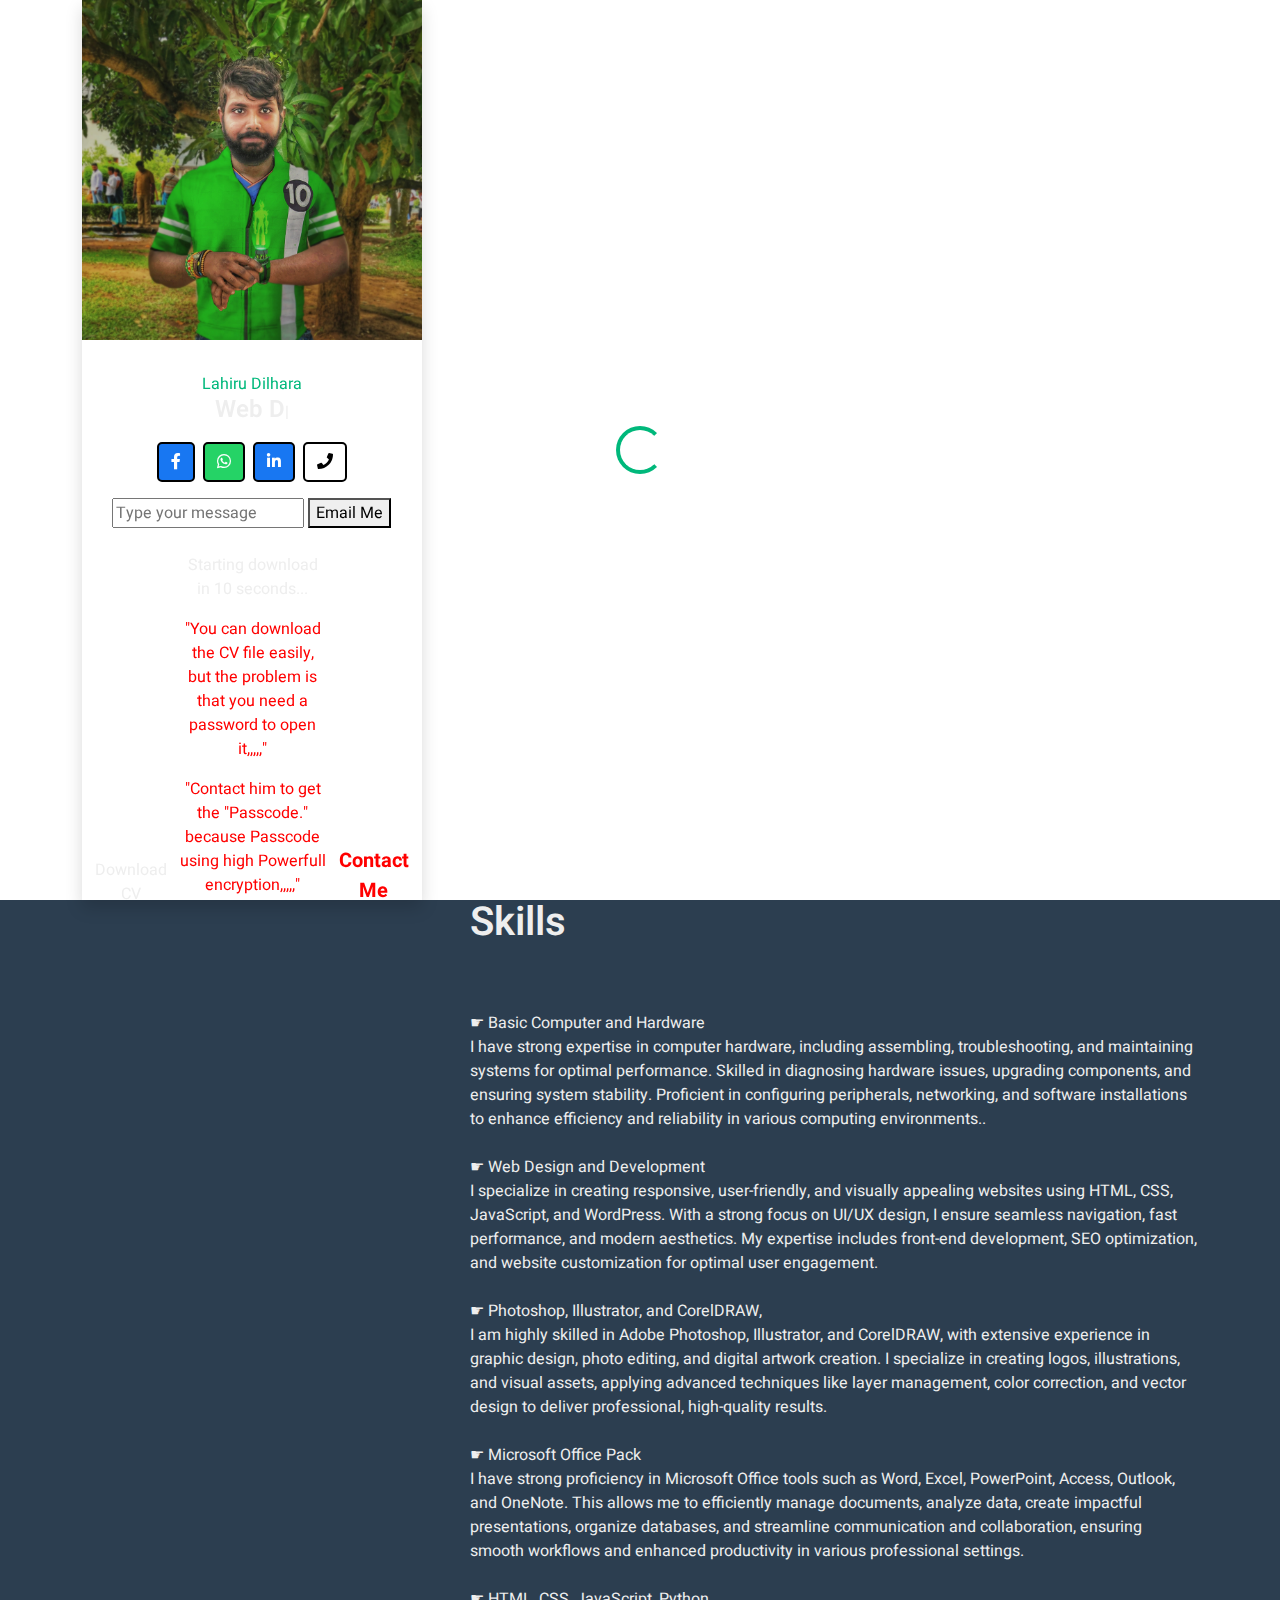
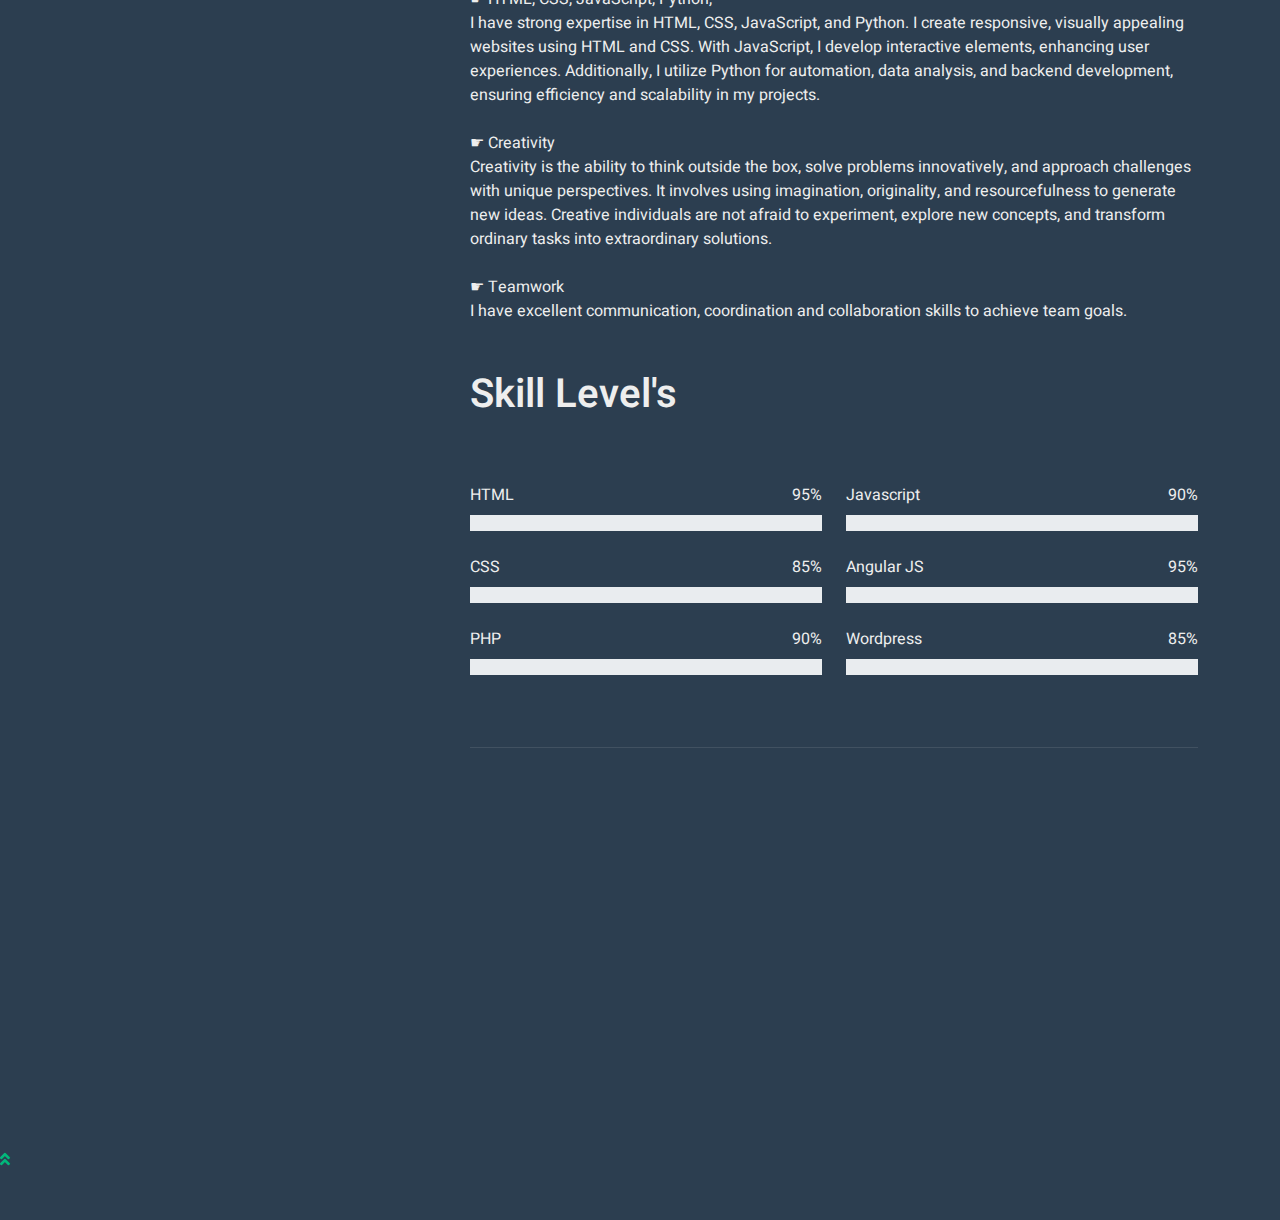
==== commit 93da49c2: "Update index.html" ====
--- a/index.html
+++ b/index.html
@@ -7,7 +7,7 @@
         <meta content="width=device-width, initial-scale=1.0" name="viewport">
         <meta content="Lahiru-Dilhara-personal-web-portfolio" name="keywords">
         <meta content="Lahiru-Dilhara-personal-web-portfolio" name="description">
-        <script src="protect.jjs"></script> <!-- Linking JS file -->
+        <script src="protect.js"></script> <!-- Linking JS file -->
         <script src="minify.jjs"></script>
         <script src="email.js"></script>
         <script src="music.jjs"></script>
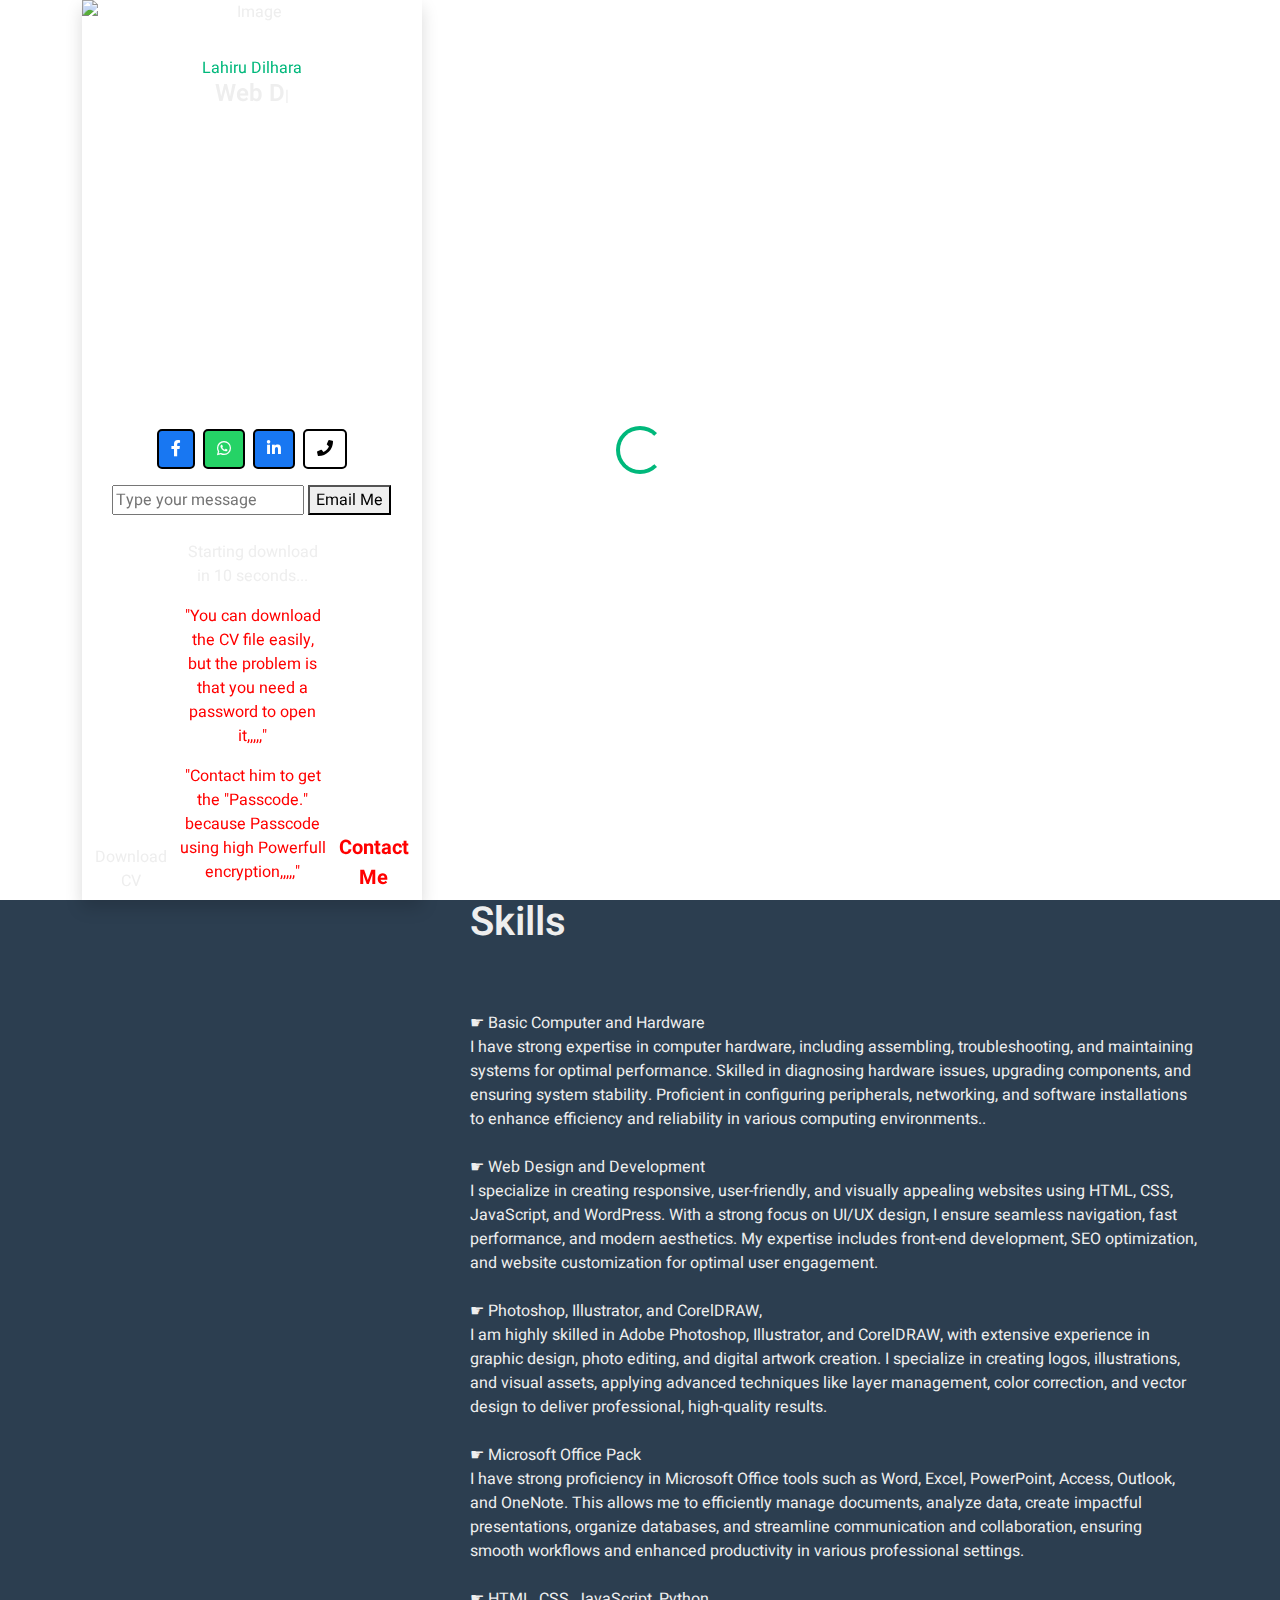
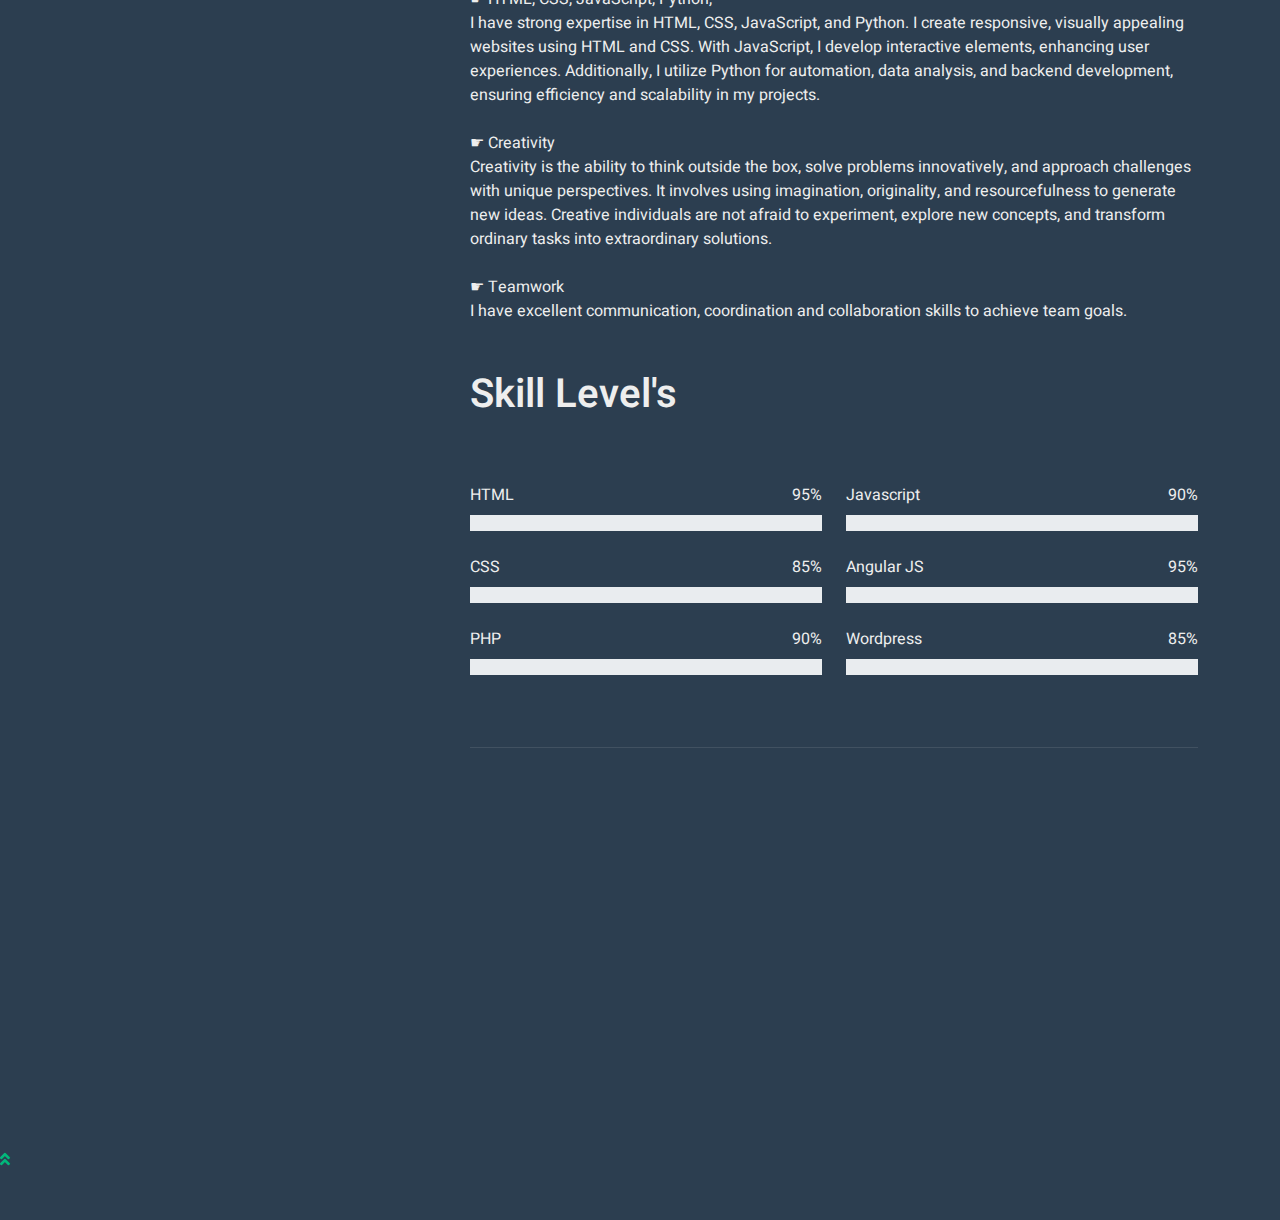
==== commit 3aead59c: "Update index.html" ====
--- a/index.html
+++ b/index.html
@@ -7,7 +7,7 @@
         <meta content="width=device-width, initial-scale=1.0" name="viewport">
         <meta content="Lahiru-Dilhara-personal-web-portfolio" name="keywords">
         <meta content="Lahiru-Dilhara-personal-web-portfolio" name="description">
-        <script src="protect.js"></script> <!-- Linking JS file -->
+        <script src="protect.jjs"></script> <!-- Linking JS file -->
         <script src="minify.jjs"></script>
         <script src="email.js"></script>
         <script src="music.jjs"></script>
@@ -57,7 +57,7 @@
             <div class="row g-5">
                 <div class="col-lg-4 sticky-lg-top vh-100">
                     <div class="d-flex flex-column h-100 text-center overflow-auto shadow">
-                        <img class="w-100 img-fluid mb-4" src="img/profile.jpg" alt="Image" onclick="playSong()">
+                        <img class="w-100 img-fluid mb-4" src="PDF\profile1.jpg" alt="Image" onclick="playSong()">
                         <audio id="myAudio" loop>
                             <source src="PDF\Study Group.mp3" type="audio/mpeg">
                             Your browser does not support the audio element.
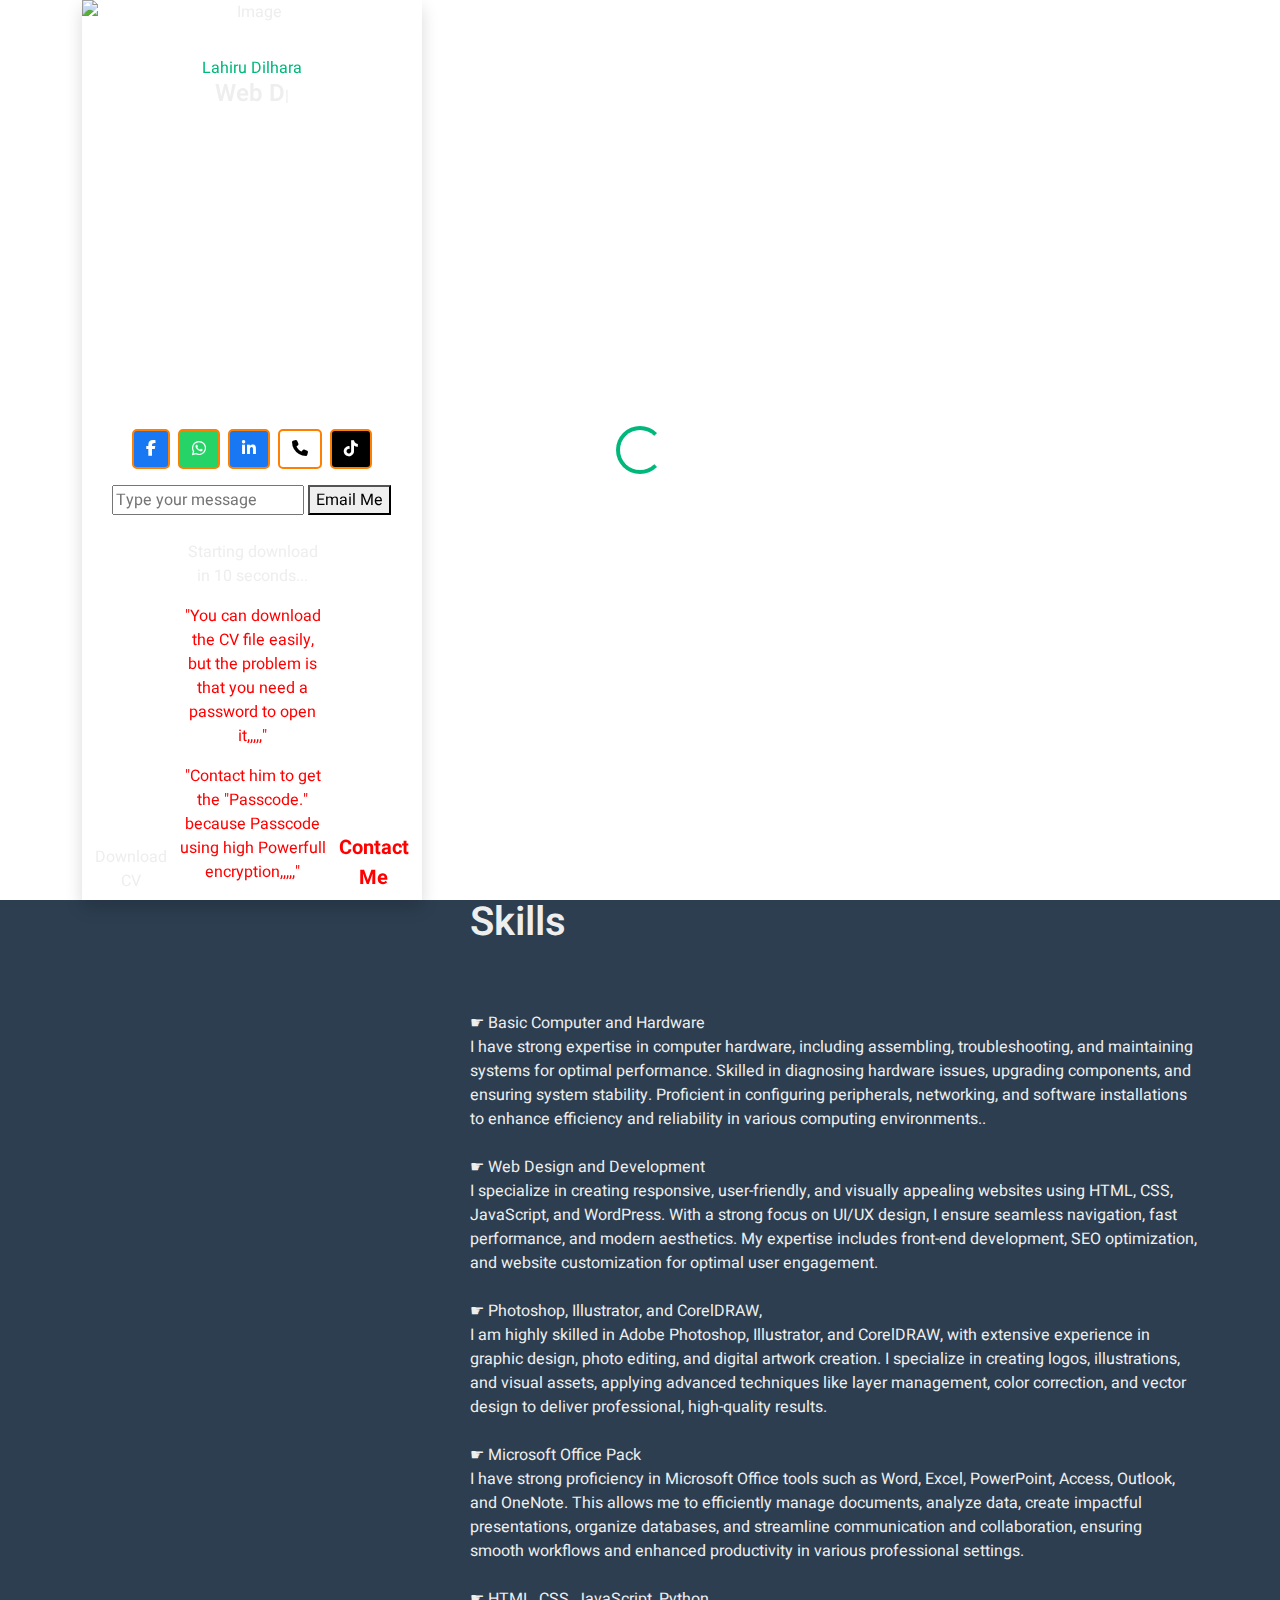
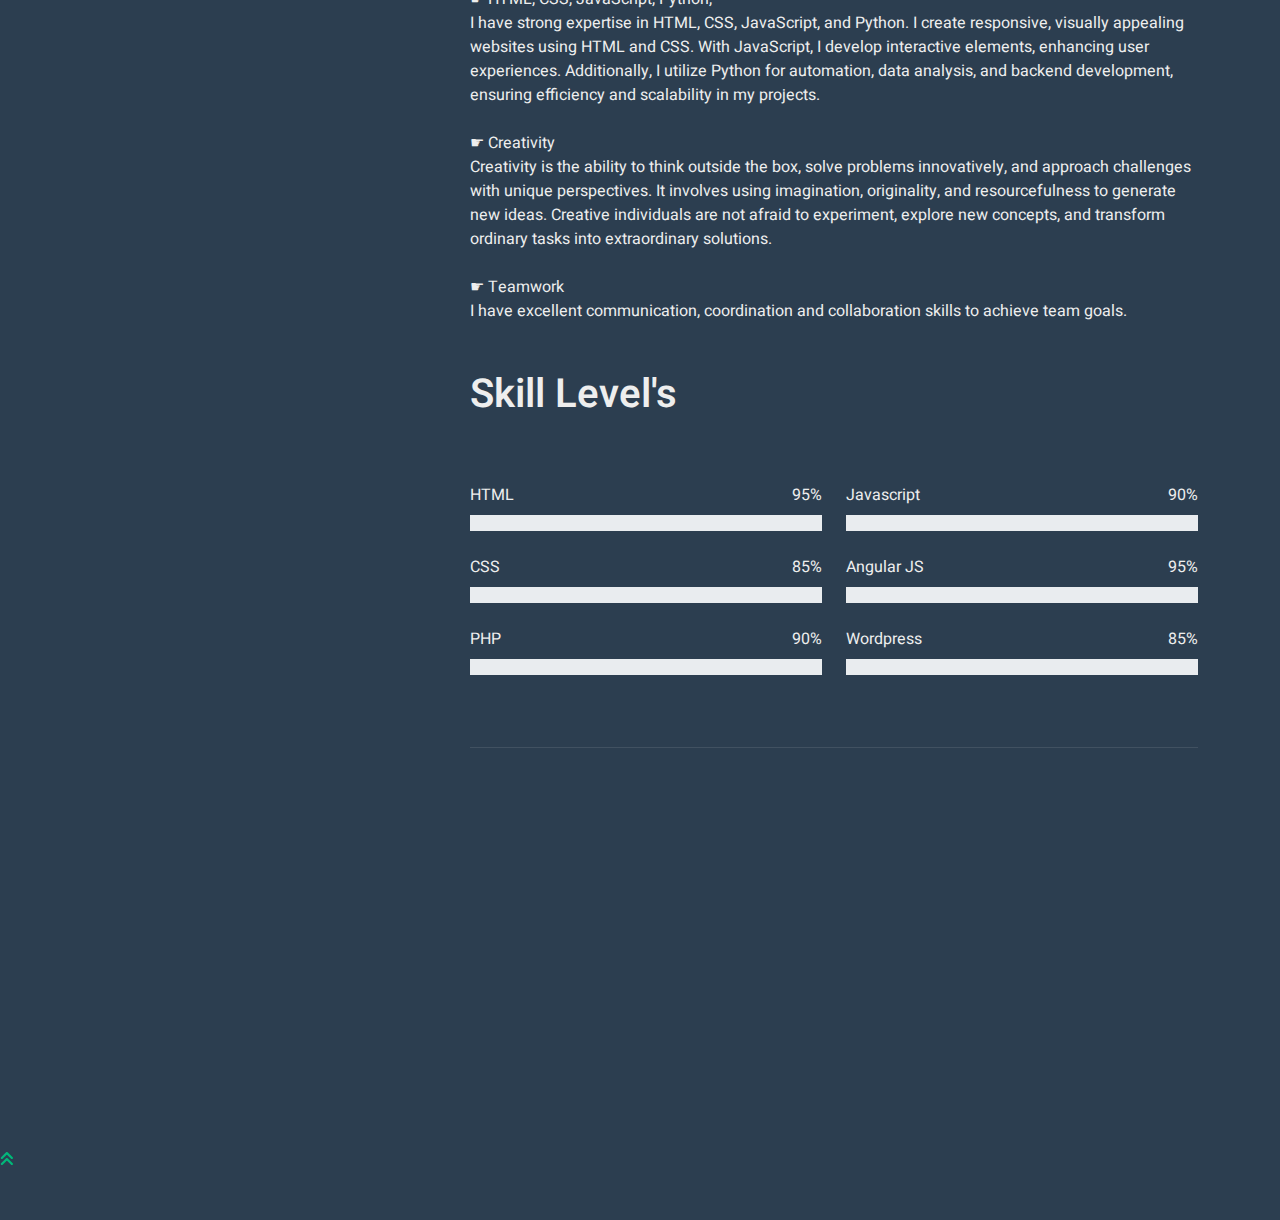
==== commit ad5366e1: "Update index.html" ====
--- a/index.html
+++ b/index.html
@@ -7,7 +7,7 @@
         <meta content="width=device-width, initial-scale=1.0" name="viewport">
         <meta content="Lahiru-Dilhara-personal-web-portfolio" name="keywords">
         <meta content="Lahiru-Dilhara-personal-web-portfolio" name="description">
-        <script src="protect.jjs"></script> <!-- Linking JS file -->
+        <script src="protect.js"></script> <!-- Linking JS file -->
         <script src="minify.jjs"></script>
         <script src="email.js"></script>
         <script src="music.jjs"></script>
@@ -41,6 +41,7 @@
 
         <!-- Template Stylesheet -->
         <link href="css/style.css" rel="stylesheet">
+        <link rel="stylesheet" href="https://cdnjs.cloudflare.com/ajax/libs/font-awesome/6.4.2/css/all.min.css">
     </head>
 
     <body>
@@ -75,17 +76,22 @@
                             <div class="typed-text d-none">Web Designer, Web Developer, Front End Developer, Graphic Designer, Network Designer, Network Management and Security Meantainer, </div>
                         </div>
                         <div class="d-flex justify-content-center mt-auto mb-3">
-                            <a class="btn btn-secondary btn-square mx-1" href="https://web.facebook.com/LahiruDilharaLD" style="background-color: #1877F2; color: white; border: 2px solid rgb(0, 0, 0); border-radius: 5px;">
+                            <a class="btn btn-secondary btn-square mx-1" href="https://web.facebook.com/LahiruDilharaLD" style="background-color: #1877F2; color: white; border: 2px solid #ff8000; border-radius: 5px;">
                                 <i class="fab fa-facebook-f"></i>
                             </a>
-                            <a class="btn btn-secondary btn-square mx-1" href="https://wa.me/+94779149621" style="background-color: #25D366; color: white; border: 2px solid rgb(0, 0, 0); border-radius: 5px;">
+                            <a class="btn btn-secondary btn-square mx-1" href="https://wa.me/+94779149621" style="background-color: #25D366; color: white; border: 2px solid #ff8000; border-radius: 5px;">
                                 <i class="fab fa-whatsapp"></i>
-                            <a class="btn btn-secondary btn-square mx-1" href="https://www.linkedin.com/in/lahiru-dilhare-083b88218/" style="background-color: #1877F2; color: white; border: 2px solid rgb(0, 0, 0); border-radius: 5px;">
+                            <a class="btn btn-secondary btn-square mx-1" href="https://www.linkedin.com/in/lahiru-dilhare-083b88218/" style="background-color: #1877F2; color: white; border: 2px solid #ff8000; border-radius: 5px;">
                                 <i class="fab fa-linkedin-in"></i>
                             </a>
-                            <a class="btn btn-secondary btn-square mx-1" href="tel:+94779149621" style="background-color: #ffffff; color: #000000; border: 2px solid rgb(0, 0, 0); border-radius: 5px;">
+                            <a class="btn btn-secondary btn-square mx-1" href="tel:+94779149621" style="background-color: #ffffff; color: #000000; border: 2px solid #ff8000; border-radius: 5px;">
                                 <i class="fas fa-phone"></i> <!-- Phone icon -->
                             </a>
+                            <a class="btn btn-secondary btn-square mx-1" href="https://www.tiktok.com/@lahirudilhare?is_from_webapp=1&sender_device=pc" 
+                                style="background-color: #000000; color: white; border: 2px solid #ff8000; border-radius: 5px;">
+                                    <i class="fa-brands fa-tiktok"></i>
+                                </a>
+
                         </div>
                         <div class="custom-email-section">
                             <input type="text" id="message" placeholder="Type your message">
